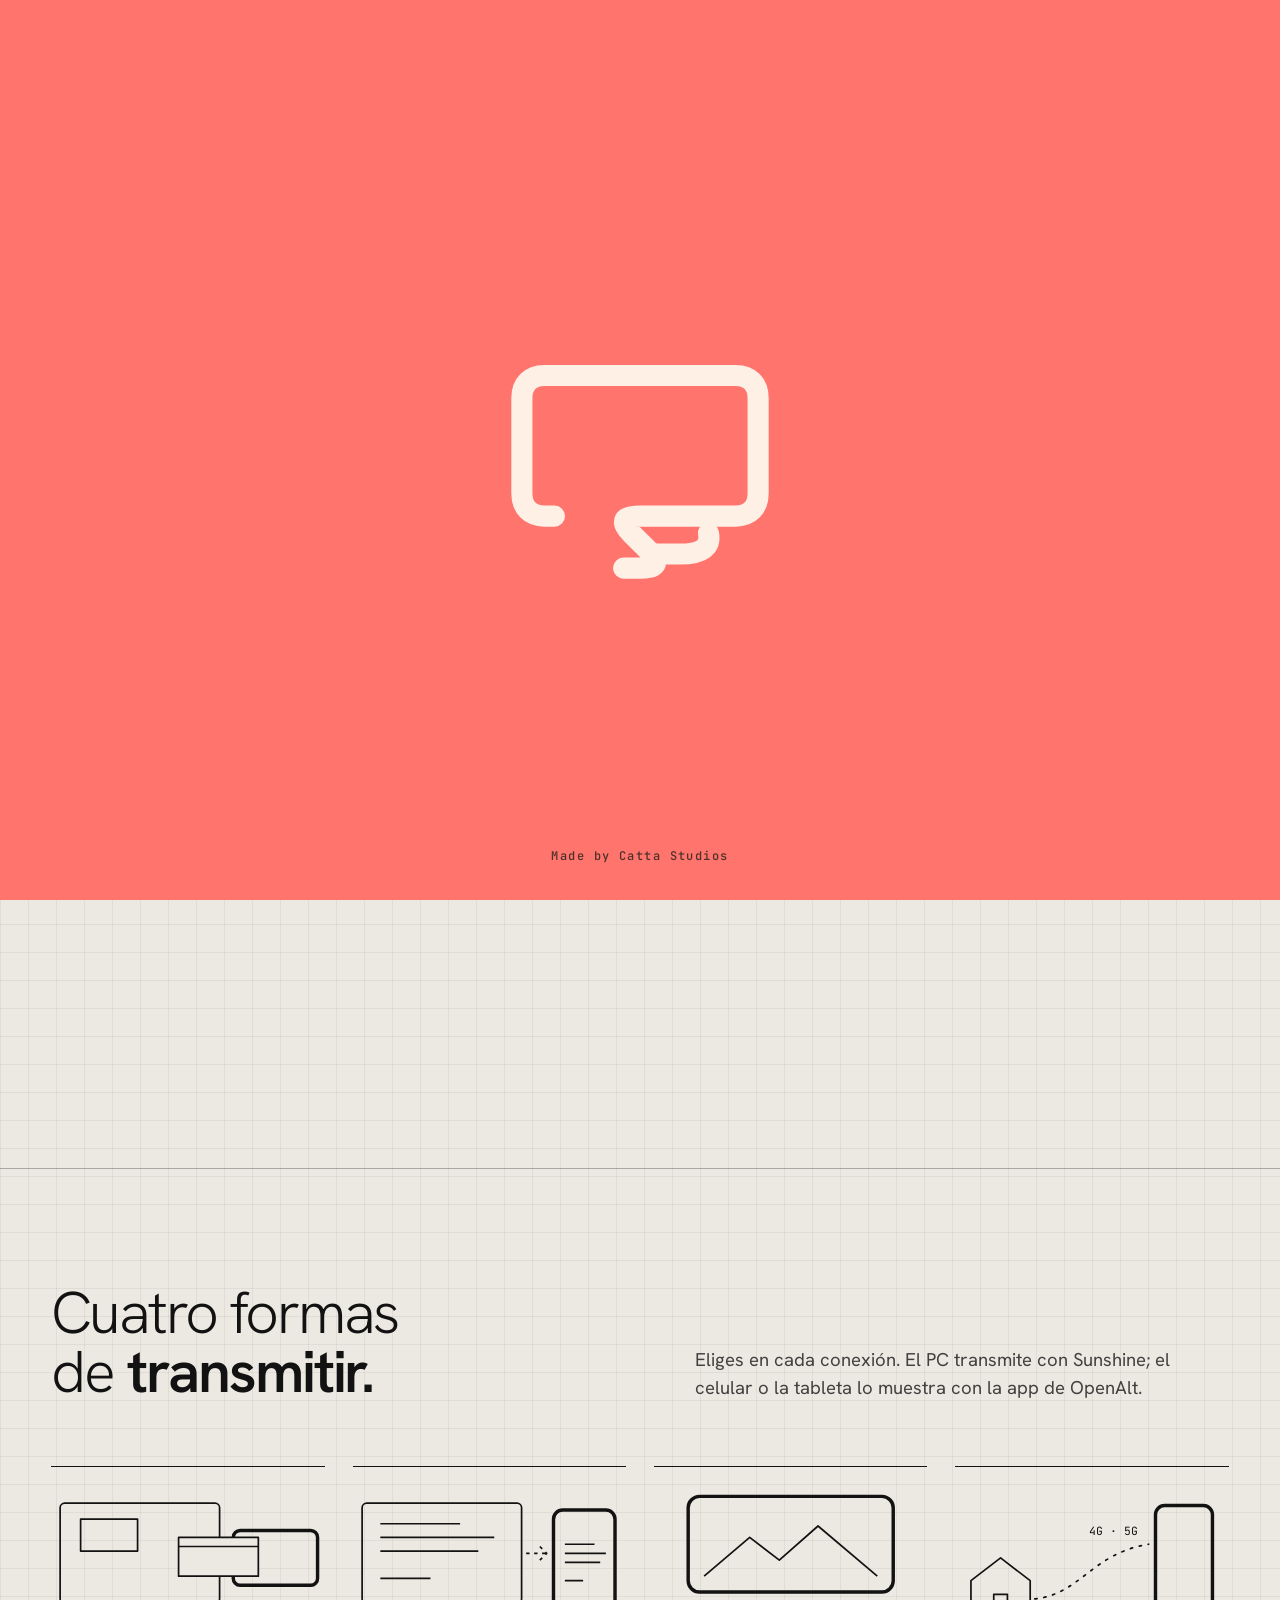
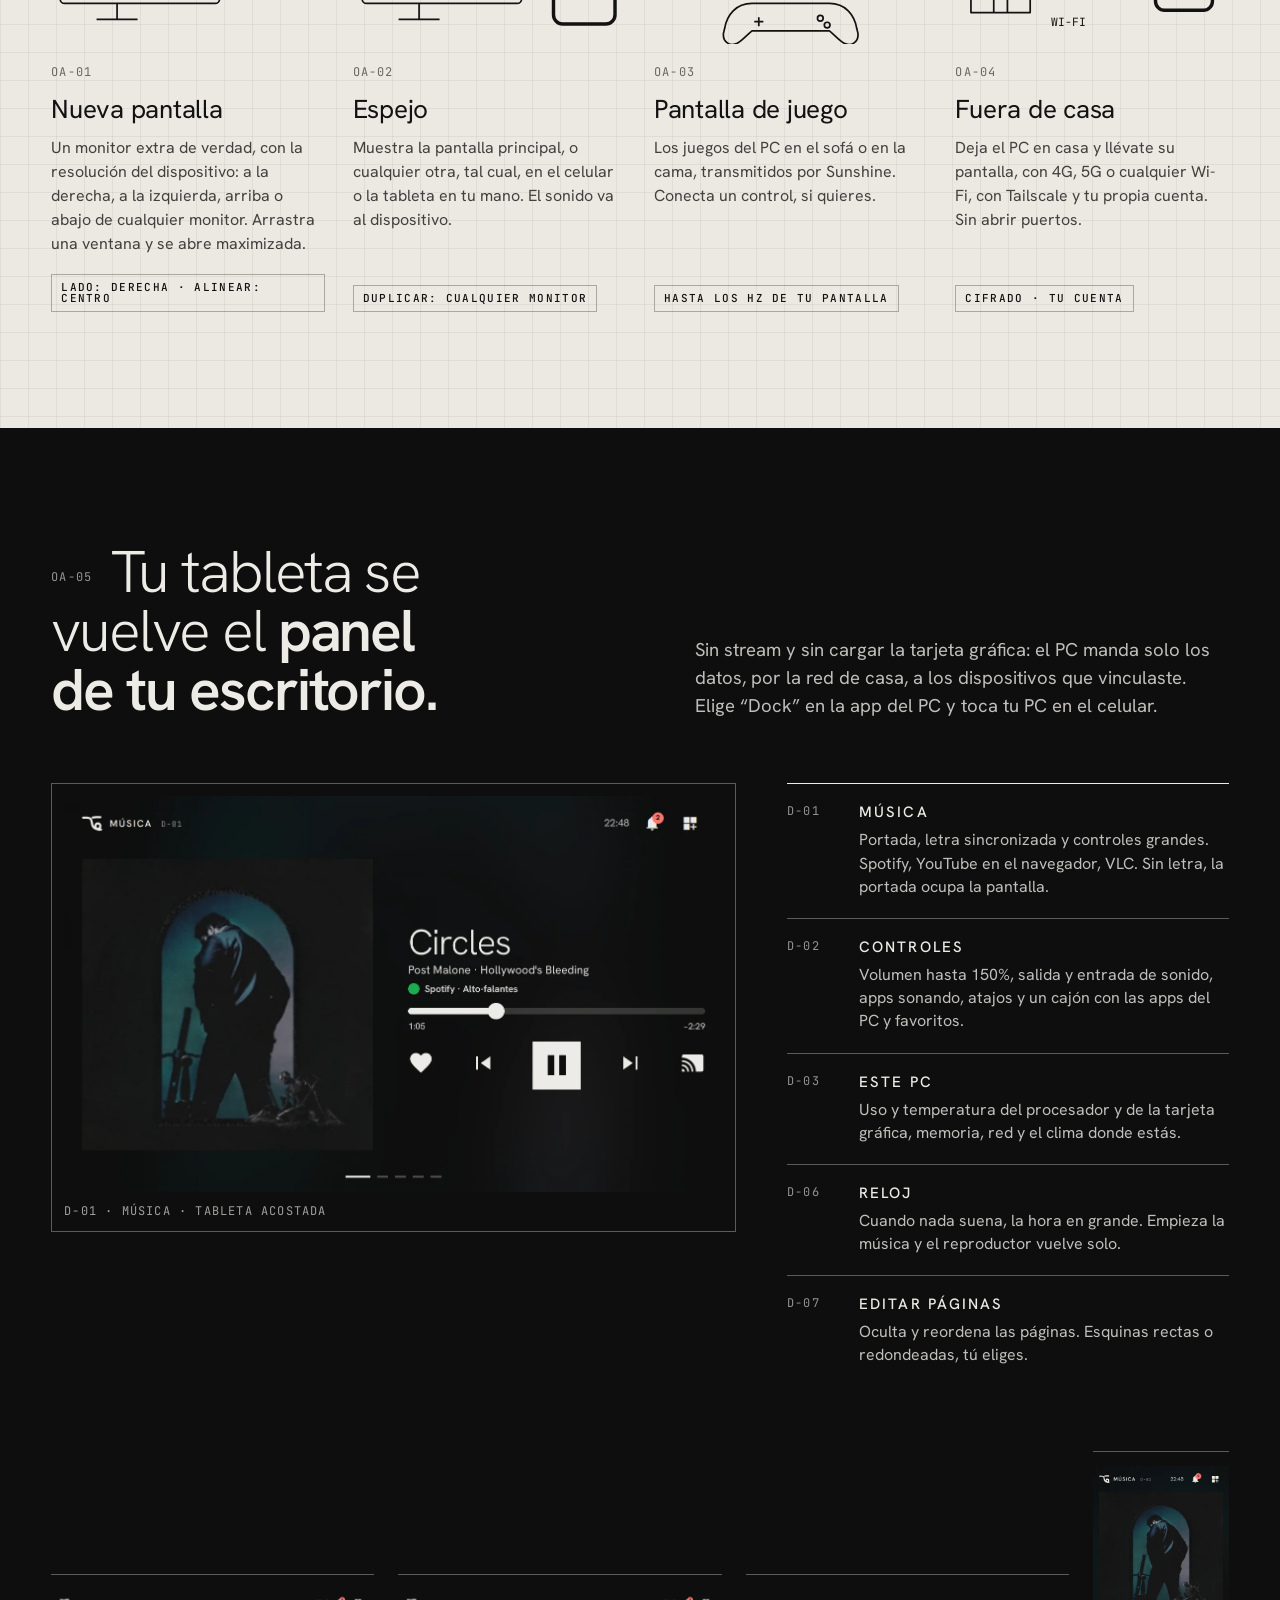
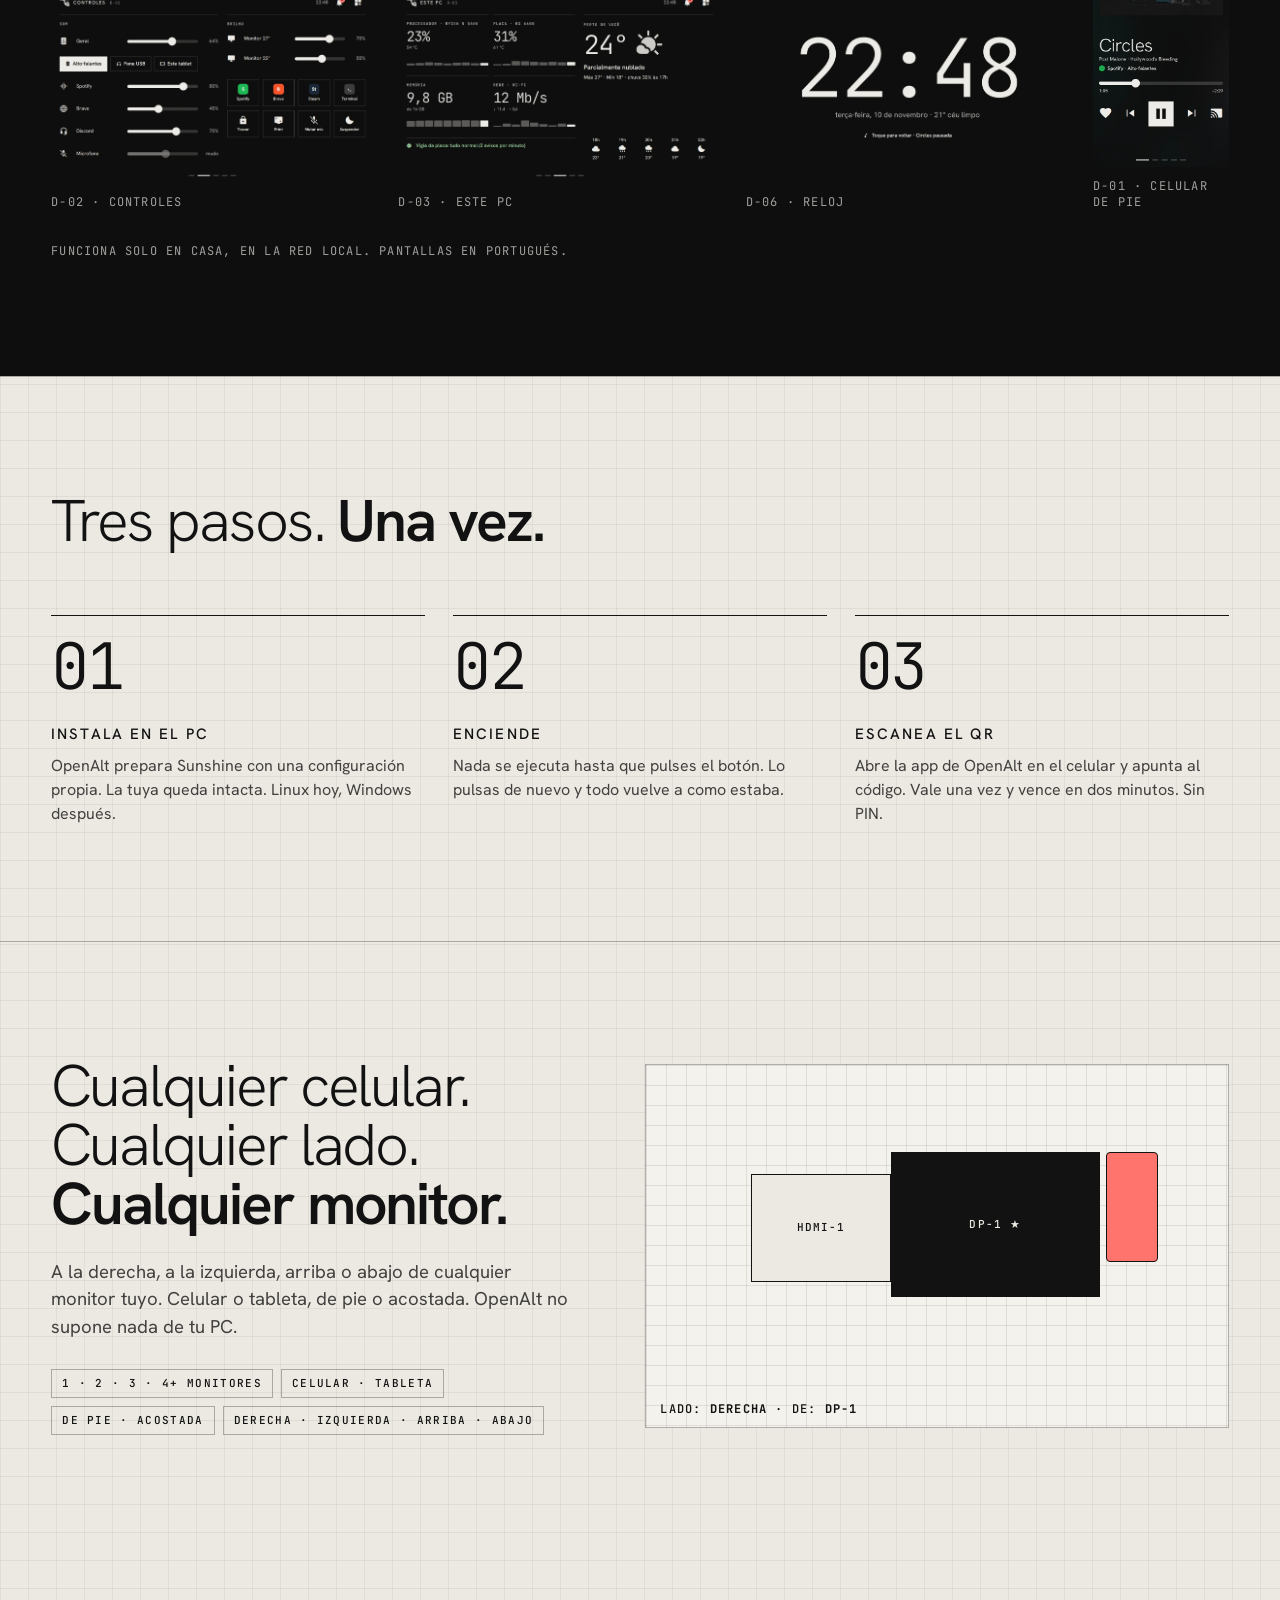
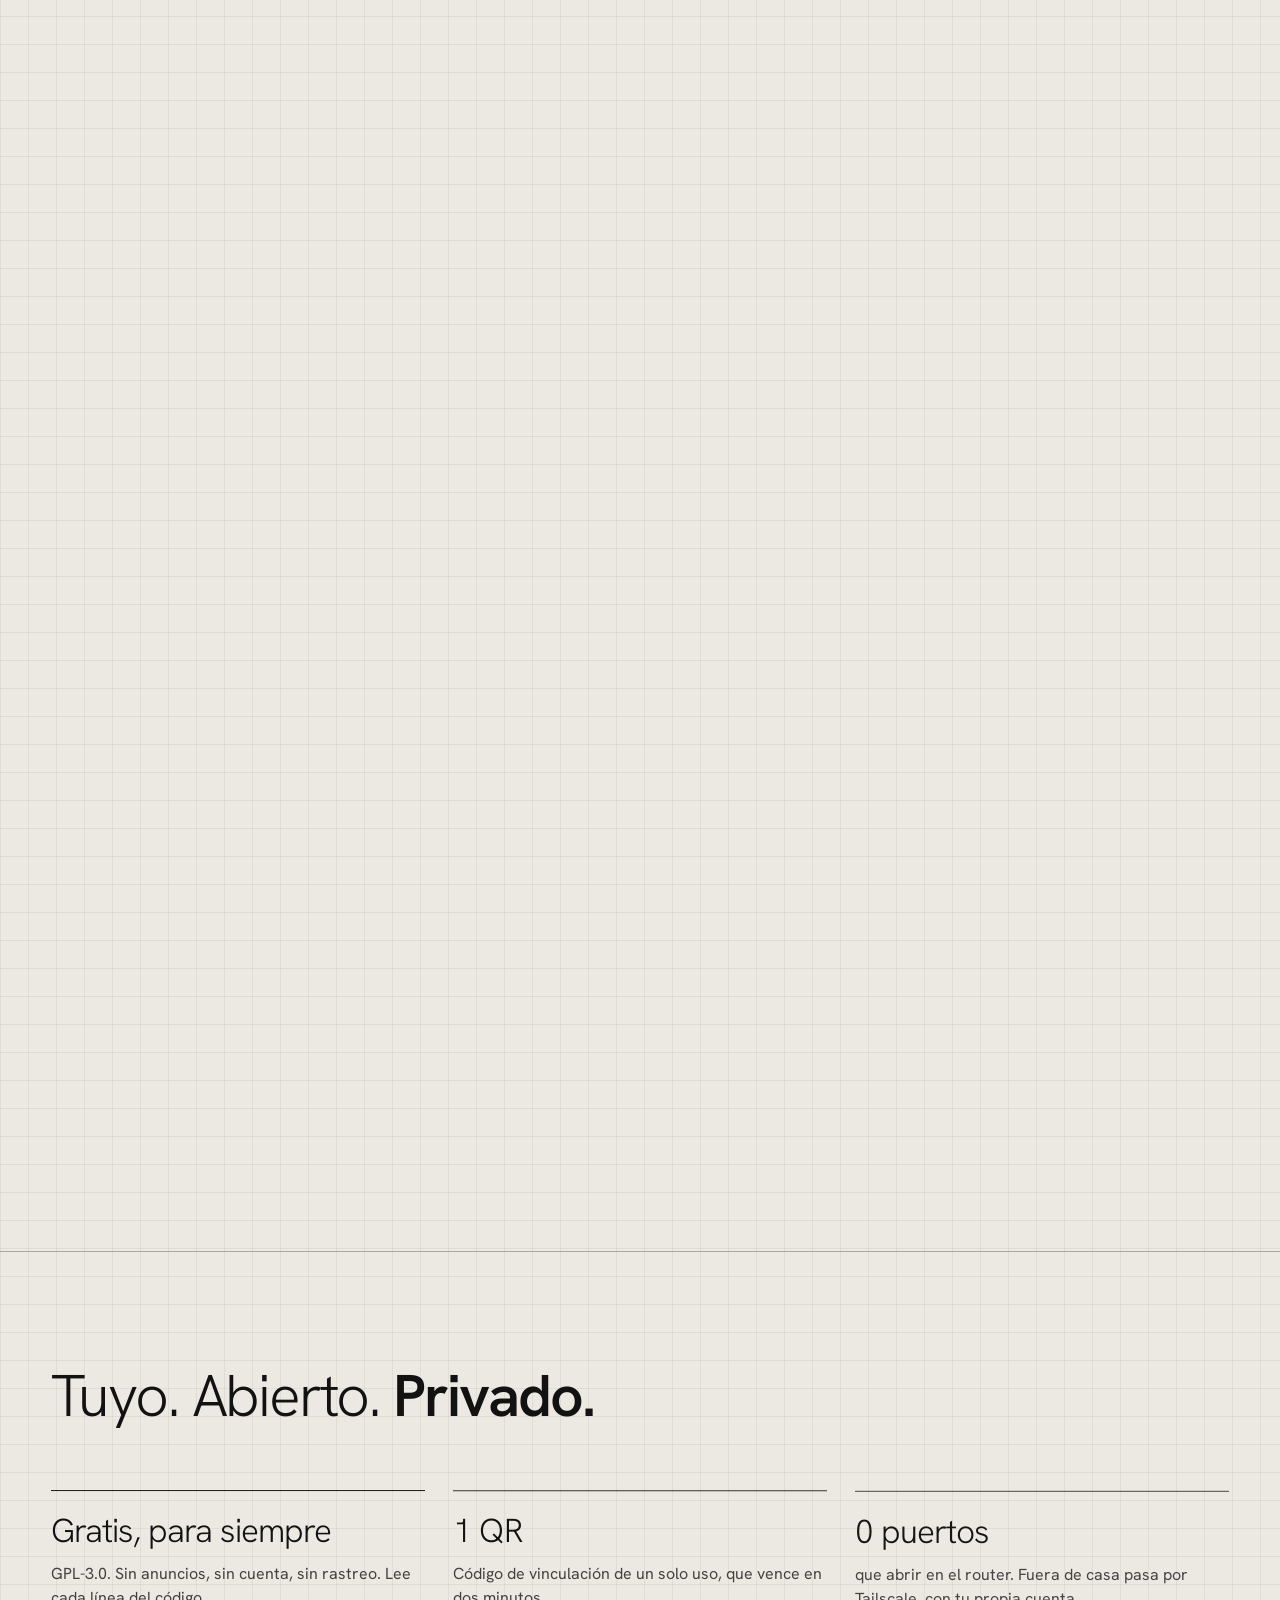
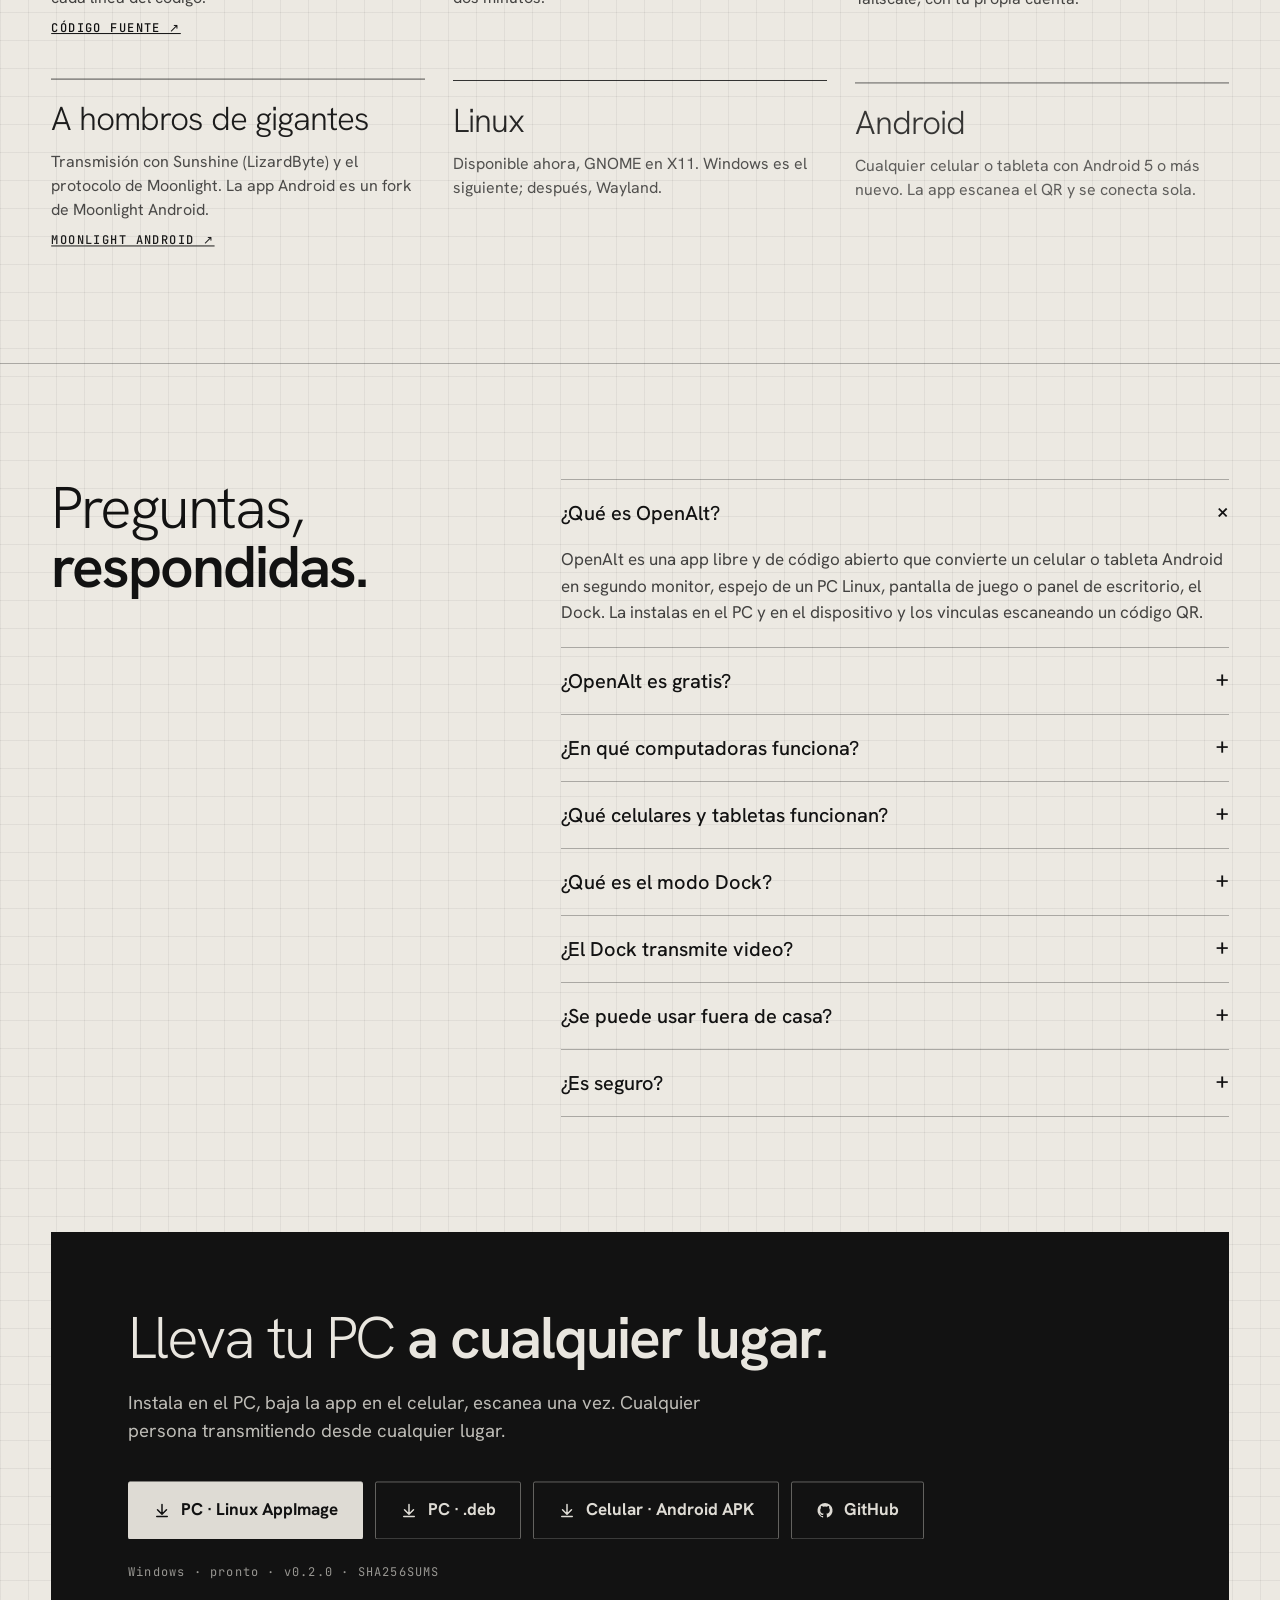
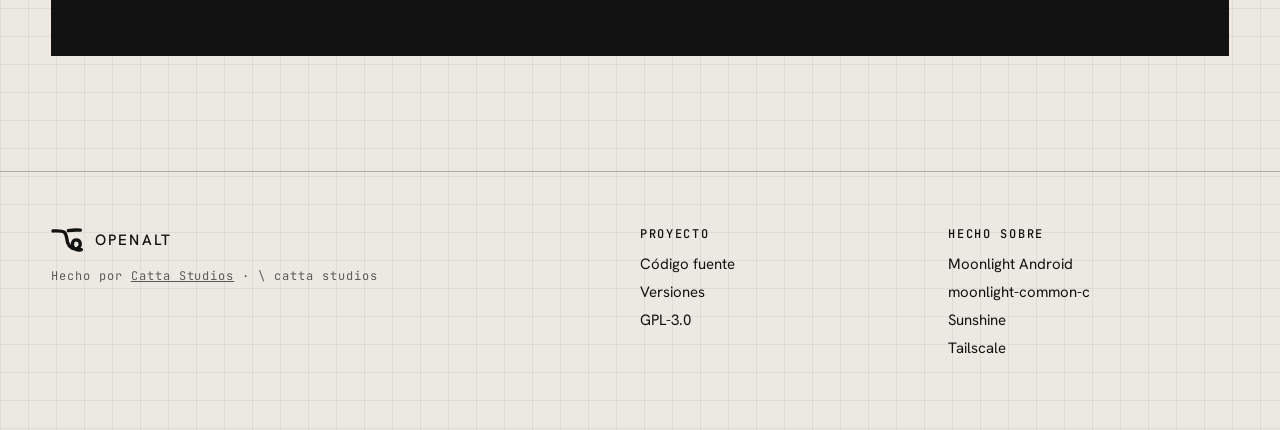
==== site/es/index.html @ 44554aa1 "site: estilo Catálogo (ficha), modo Dock, páginas pt/ e es/, SEO/AEO/GEO - papel quadriculado com a " ====
<!doctype html>
<html lang="es"><head>
  <meta charset="utf-8">
  <meta name="viewport" content="width=device-width, initial-scale=1">
  <!-- Fonte: esta página (inglês). pt/ e es/ são geradas dela por scripts/idiomas.mjs; não edite as cópias. -->
  <title data-i18n="meta.title">OpenAlt — El celular como segundo monitor, espejo o panel de escritorio del PC</title>
  <meta name="description" data-i18n-content="meta.desc" content="App libre y de código abierto que convierte un celular o tableta Android en segundo monitor, espejo del PC Linux, pantalla de juego o panel de escritorio con música, letra y controles. Se vincula con un código QR.">
  <meta name="theme-color" content="#ECE9E2">
  <link rel="canonical" href="https://cattastudios.com.br/openalt-releases/es/">
  <link rel="alternate" hreflang="en" href="https://cattastudios.com.br/openalt-releases/">
  <link rel="alternate" hreflang="pt-BR" href="https://cattastudios.com.br/openalt-releases/pt/">
  <link rel="alternate" hreflang="es" href="https://cattastudios.com.br/openalt-releases/es/">
  <link rel="alternate" hreflang="x-default" href="https://cattastudios.com.br/openalt-releases/">
  <meta property="og:type" content="website">
  <meta property="og:site_name" content="OpenAlt">
  <meta property="og:url" content="https://cattastudios.com.br/openalt-releases/es/">
  <meta property="og:locale" content="es_ES">
  <meta property="og:title" data-i18n-content="og.title" content="OpenAlt — Cualquier persona transmitiendo desde cualquier lugar">
  <meta property="og:description" data-i18n-content="og.desc" content="Tu celular o tableta Android como segundo monitor, espejo, pantalla de juego o panel de escritorio del PC. Libre y de código abierto.">
  <meta property="og:image" content="https://cattastudios.com.br/openalt-releases/img/og.png">
  <meta property="og:image:width" content="1200">
  <meta property="og:image:height" content="630">
  <meta name="twitter:card" content="summary_large_image">
  <link rel="icon" href="../img/icon.svg" type="image/svg+xml">
  <link rel="preload" href="../fonts/hanken-grotesk-wght.ttf" as="font" type="font/ttf" crossorigin="">
  <link rel="stylesheet" href="../css/site.css">
  <link rel="stylesheet" href="../css/intro.css">
  <script type="application/ld+json" id="ld-app">
{
  "@context": "https://schema.org",
  "@type": "SoftwareApplication",
  "name": "OpenAlt",
  "url": "https://cattastudios.com.br/openalt-releases/es/",
  "description": "App libre y de código abierto que convierte un celular o tableta Android en segundo monitor, espejo del PC Linux, pantalla de juego o panel de escritorio con música, letra y controles. Se vincula con un código QR.",
  "inLanguage": "es",
  "applicationCategory": "UtilitiesApplication",
  "operatingSystem": "Linux (GNOME on X11), Android 5+",
  "softwareVersion": "0.2.0",
  "license": "https://www.gnu.org/licenses/gpl-3.0.html",
  "isAccessibleForFree": true,
  "offers": {
    "@type": "Offer",
    "price": "0",
    "priceCurrency": "USD"
  },
  "downloadUrl": "https://github.com/berelels/openalt-releases/releases/tag/v0.2.0",
  "screenshot": "https://cattastudios.com.br/openalt-releases/img/dock/musica.webp",
  "image": "https://cattastudios.com.br/openalt-releases/img/og.png",
  "featureList": [
    "Nueva pantalla: Un monitor más, a cualquier lado de cualquier monitor.",
    "Espejo: Cualquier monitor del PC, tal cual, en tu mano.",
    "Juego: Los juegos del PC en el sofá, con o sin control.",
    "Fuera de casa: Con 4G, 5G o cualquier Wi-Fi, a través de Tailscale.",
    "Dock: Panel de escritorio del PC, sin stream. Música, controles, estado."
  ],
  "author": {
    "@type": "Organization",
    "name": "Catta Studios",
    "url": "https://berelels.github.io"
  },
  "codeRepository": "https://github.com/berelels/openalt-releases"
}
</script>
  <script type="application/ld+json" id="ld-faq">
{
  "@context": "https://schema.org",
  "@type": "FAQPage",
  "inLanguage": "es",
  "mainEntity": [
    {
      "@type": "Question",
      "name": "¿Qué es OpenAlt?",
      "acceptedAnswer": {
        "@type": "Answer",
        "text": "OpenAlt es una app libre y de código abierto que convierte un celular o tableta Android en segundo monitor, espejo de un PC Linux, pantalla de juego o panel de escritorio, el Dock. La instalas en el PC y en el dispositivo y los vinculas escaneando un código QR."
      }
    },
    {
      "@type": "Question",
      "name": "¿OpenAlt es gratis?",
      "acceptedAnswer": {
        "@type": "Answer",
        "text": "Sí. OpenAlt usa la licencia GPL-3.0, sin anuncios, sin cuenta y sin suscripción. Las descargas y el código fuente de cada versión están en GitHub."
      }
    },
    {
      "@type": "Question",
      "name": "¿En qué computadoras funciona?",
      "acceptedAnswer": {
        "@type": "Answer",
        "text": "Hoy, en PC Linux con GNOME en X11: un AppImage para cualquier distribución y un .deb para Ubuntu, Debian, Zorin y Pop!_OS. Windows viene después; luego, Wayland."
      }
    },
    {
      "@type": "Question",
      "name": "¿Qué celulares y tabletas funcionan?",
      "acceptedAnswer": {
        "@type": "Answer",
        "text": "Cualquier celular o tableta con Android 5 o más nuevo, de pie o acostada, a cualquier lado de cualquier monitor."
      }
    },
    {
      "@type": "Question",
      "name": "¿Qué es el modo Dock?",
      "acceptedAnswer": {
        "@type": "Answer",
        "text": "El Dock, nuevo en la versión 0.2.0, convierte el celular o la tableta en un panel de escritorio junto al monitor: música con portada y letra sincronizada, volumen hasta 150% y salidas de sonido, atajos y las apps del PC, temperatura del procesador y de la tarjeta gráfica, el clima y un reloj grande cuando nada suena."
      }
    },
    {
      "@type": "Question",
      "name": "¿El Dock transmite video?",
      "acceptedAnswer": {
        "@type": "Answer",
        "text": "No. El PC manda solo los datos (la canción, el volumen, las temperaturas) por la red de casa, así que no carga la tarjeta gráfica. Funciona solo en la red local y solo con los dispositivos que vinculaste."
      }
    },
    {
      "@type": "Question",
      "name": "¿Se puede usar fuera de casa?",
      "acceptedAnswer": {
        "@type": "Answer",
        "text": "Sí, para duplicar el PC con 4G, 5G o cualquier Wi-Fi, con tu propia cuenta de Tailscale, sin abrir puertos en el router. El Dock funciona solo en casa."
      }
    },
    {
      "@type": "Question",
      "name": "¿Es seguro?",
      "acceptedAnswer": {
        "@type": "Answer",
        "text": "La vinculación usa un código QR de un solo uso que vence en dos minutos, sin PIN. El PC solo acepta los dispositivos que vinculaste, y olvidar un dispositivo corta el stream y el Dock a la vez. Nada sobre ti se envía a ningún lado."
      }
    }
  ]
}
</script>
  <script src="../vendor/gsap.min.js" defer=""></script>
  <script src="../vendor/ScrollTrigger.min.js" defer=""></script>
  <script src="../js/i18n.js" defer=""></script>
  <script src="../js/intro.js" defer=""></script>
  <script src="../js/main.js" defer=""></script>
  <!-- sem JavaScript, sem abertura: a página aparece direto -->
  <noscript><style>.intro { display: none; } body.intro-on { overflow: auto; }</style></noscript>
</head>
<body class="intro-on">
<!-- a abertura dos apps (js/intro.js, cópia de desktop/src/renderer/intro.ts); aqui não dá para pular -->
<div class="intro boot" id="intro" aria-hidden="true"></div>
<a class="skip" href="#main" data-i18n="skip">Saltar al contenido</a>

<svg width="0" height="0" style="position:absolute" aria-hidden="true">
  <defs>
    <symbol id="i-logo" viewBox="64 120 380 300" fill="none" stroke="currentColor" stroke-width="40" stroke-linecap="round" stroke-linejoin="round"><path d="M86 156c62-2 108-6 136 16 30 24 26 80 40 124 18 56 78 92 126 64 40-24 30-90-14-96-50-8-72 52-40 92 22 28 62 34 92 24"></path><path d="M270 152c50-8 96-10 144-6"></path></symbol>
    <symbol id="i-down" viewBox="0 0 24 24" fill="none" stroke="currentColor" stroke-width="2" stroke-linecap="round" stroke-linejoin="round"><path d="M12 4v12M6 11l6 6 6-6M5 20h14"></path></symbol>
    <symbol id="i-gh" viewBox="0 0 24 24" fill="currentColor"><path d="M12 2a10 10 0 0 0-3.16 19.49c.5.09.68-.22.68-.48v-1.7c-2.78.6-3.37-1.34-3.37-1.34-.45-1.16-1.11-1.47-1.11-1.47-.91-.62.07-.61.07-.61 1 .07 1.53 1.03 1.53 1.03.9 1.53 2.35 1.09 2.92.83.09-.65.35-1.09.64-1.34-2.22-.25-4.56-1.11-4.56-4.94 0-1.09.39-1.98 1.03-2.68-.1-.25-.45-1.27.1-2.65 0 0 .84-.27 2.75 1.02a9.5 9.5 0 0 1 5 0c1.91-1.29 2.75-1.02 2.75-1.02.55 1.38.2 2.4.1 2.65.64.7 1.03 1.59 1.03 2.68 0 3.84-2.34 4.69-4.57 4.93.36.31.68.92.68 1.86v2.76c0 .27.18.58.69.48A10 10 0 0 0 12 2z"></path></symbol>
    <symbol id="i-plus" viewBox="0 0 24 24" fill="none" stroke="currentColor" stroke-width="1.8" stroke-linecap="round"><path d="M12 5v14M5 12h14"></path></symbol>
  </defs>
</svg>

<header class="nav" id="nav">
  <div class="wrap bar">
    <a class="brand" href="#top" aria-label="OpenAlt"><svg aria-hidden="true"><use href="#i-logo"></use></svg><b>OPENALT</b><span class="code">OA-00</span></a>
    <nav class="links" aria-label="Secciones" data-i18n-aria="nav.label">
      <a href="#modes" data-i18n="nav.modes">Modos</a><a href="#dock" data-i18n="nav.dock">Dock</a><a href="#how" data-i18n="nav.how">Cómo funciona</a><a href="#faq" data-i18n="nav.faq">Preguntas</a>
    </nav>
    <div class="lang" role="group" aria-label="Idioma" data-i18n-aria="lang.label">
      <a data-lang-link="en" href="../" hreflang="en">EN</a><a data-lang-link="pt" href="../pt/" hreflang="pt-BR">PT</a><a data-lang-link="es" href="./" hreflang="es" aria-current="true">ES</a>
    </div>
    <a class="btn fill small" href="#download"><svg aria-hidden="true"><use href="#i-down"></use></svg><span data-i18n="nav.download">Descargar</span></a>
  </div>
</header>

<main id="main">
<!-- ── herói: a ficha do catálogo ───────────────────────── -->
<section class="hero" id="top">
  <div class="wrap hero-grid">
    <div class="hero-text">
      <h1 class="h1" data-i18n="hero.title" data-split="">Cualquier persona transmitiendo <b>desde cualquier lugar.</b></h1>
      <p class="lede" data-i18n="hero.lede">Tu celular o tableta Android se vuelve segundo monitor, espejo del PC, pantalla de juego y, nuevo en la 0.2.0, un panel de escritorio con tu música, el volumen y el estado del PC. Se vincula con un código QR.</p>
      <div class="ctas">
        <a class="btn fill lg" href="#download"><svg aria-hidden="true"><use href="#i-down"></use></svg><span data-i18n="hero.cta">Descargar para Linux</span></a>
        <a class="btn lg" href="#dock" data-i18n="hero.cta2">Conocer el Dock</a>
        <p class="tagline" data-i18n="hero.tag">v0.2.0 · GPL-3.0<br>gratis, sin cuenta</p>
      </div>
    </div>
    <!-- a mesa: monitor e tablet no suporte, lado a lado, com as cotas do catálogo -->
    <svg class="desk" viewBox="0 0 640 480" role="img" aria-labelledby="deskDesc">
      <desc id="deskDesc" data-i18n="hero.art">Un monitor y, a su lado en el mismo escritorio, una tableta en un soporte con el Dock de OpenAlt reproduciendo Circles, de Post Malone.</desc>
      <g class="ink" fill="none" stroke="currentColor" stroke-width="2" stroke-linejoin="round">
        <rect class="draw" x="8" y="70" width="344" height="214" rx="8" fill="var(--sheet)"></rect>
        <rect class="draw" x="30" y="92" width="168" height="110" fill="var(--bone)" stroke-width="1.5"></rect>
        <path class="draw" d="M30 108h168" stroke-width="1.5"></path>
        <rect class="draw" x="150" y="140" width="178" height="118" fill="var(--bone)" stroke-width="1.5"></rect>
        <path class="draw" d="M150 156h178" stroke-width="1.5"></path>
        <path class="draw" d="M164 284v118M196 284v118M118 420v-14h124v14"></path>
        <path class="draw desk-line" d="M0 420h640" stroke-width="1.5"></path>
        <path class="draw" d="M476 398l-18 22M532 398l18 22" stroke-width="2"></path>
      </g>
      <g class="tablet">
        <rect x="374" y="234" width="262" height="164" rx="14" fill="#121212"></rect>
        <image href="../img/dock/musica.webp" x="384" y="244" width="242" height="145.2" preserveAspectRatio="xMidYMid slice"></image>
      </g>
      <g class="dims" fill="currentColor" stroke="currentColor">
        <path d="M8 46h44" stroke-width="1"></path><text x="60" y="50" stroke="none" data-i18n="dim.monitor">Monitor · DP-1</text>
        <path d="M636 210h-36" stroke-width="1"></path><text x="592" y="214" text-anchor="end" stroke="none" data-i18n="dim.tablet">D-01 · Música</text>
        <path d="M8 444v12M8 450h628M636 444v12" stroke-width="1" fill="none"></path><text x="322" y="474" text-anchor="middle" stroke="none" data-i18n="dim.desk">Mismo escritorio · red de casa</text>
      </g>
    </svg>
  </div>

  <!-- índice do catálogo: os cinco modos -->
  <ol class="wrap index" aria-label="Catálogo" data-i18n-aria="idx.label">
    <li><a href="#m1"><span class="code">OA-01</span><h2 data-i18n="i1.t">Nueva pantalla</h2><p data-i18n="i1.p">Un monitor más, a cualquier lado de cualquier monitor.</p></a></li>
    <li><a href="#m2"><span class="code">OA-02</span><h2 data-i18n="i2.t">Espejo</h2><p data-i18n="i2.p">Cualquier monitor del PC, tal cual, en tu mano.</p></a></li>
    <li><a href="#m3"><span class="code">OA-03</span><h2 data-i18n="i3.t">Juego</h2><p data-i18n="i3.p">Los juegos del PC en el sofá, con o sin control.</p></a></li>
    <li><a href="#m4"><span class="code">OA-04</span><h2 data-i18n="i4.t">Fuera de casa</h2><p data-i18n="i4.p">Con 4G, 5G o cualquier Wi-Fi, a través de Tailscale.</p></a></li>
    <li class="is-new"><a href="#dock"><span class="code">OA-05 <span class="new" data-i18n="new">Nuevo</span></span><h2 data-i18n="i5.t">Dock</h2><p data-i18n="i5.p">Panel de escritorio del PC, sin stream. Música, controles, estado.</p></a></li>
  </ol>
</section>

<!-- ── os quatro modos com stream ──────────────────────── -->
<section class="sec modes" id="modes" aria-labelledby="modesTitle">
  <div class="wrap">
    <header class="sec-head">
      <h2 class="h2" id="modesTitle" data-i18n="modes.title">Cuatro formas de <b>transmitir.</b></h2>
      <p class="lede" data-i18n="modes.lede">Eliges en cada conexión. El PC transmite con Sunshine; el celular o la tableta lo muestra con la app de OpenAlt.</p>
    </header>
    <div class="entries">
      <article class="entry" id="m1">
        <svg class="art" viewBox="0 0 240 140" aria-hidden="true"><g fill="none" stroke="currentColor" stroke-width="1.5" stroke-linejoin="round">
          <rect x="8" y="16" width="140" height="88" rx="4"></rect><path d="M58 104v14M40 118h36"></path>
          <rect x="160" y="40" width="74" height="48" rx="6" stroke-width="3"></rect>
          <rect x="112" y="46" width="70" height="34" fill="var(--bone)"></rect><path d="M112 54h70"></path>
          <path d="M26 30h50v28H26z"></path></g></svg>
        <span class="code">OA-01</span><h3 data-i18n="p1.title">Nueva pantalla</h3>
        <p data-i18n="p1.text">Un monitor extra de verdad, con la resolución del dispositivo: a la derecha, a la izquierda, arriba o abajo de cualquier monitor. Arrastra una ventana y se abre maximizada.</p>
        <span class="tag" data-i18n="p1.tag">lado: derecha · alinear: centro</span>
      </article>
      <article class="entry" id="m2">
        <svg class="art" viewBox="0 0 240 140" aria-hidden="true"><g fill="none" stroke="currentColor" stroke-width="1.5" stroke-linejoin="round">
          <rect x="8" y="16" width="140" height="88" rx="4"></rect><path d="M58 104v14M40 118h36"></path>
          <path d="M24 34h70M24 46h100M24 58h86M24 82h44"></path>
          <rect x="176" y="22" width="54" height="100" rx="8" stroke-width="3"></rect>
          <path d="M186 52h26M186 60h36M186 68h31M186 84h16"></path>
          <path d="M152 60h18M164 54l6 6-6 6" stroke-dasharray="3 4"></path></g></svg>
        <span class="code">OA-02</span><h3 data-i18n="p2.title">Espejo</h3>
        <p data-i18n="p2.text">Muestra la pantalla principal, o cualquier otra, tal cual, en el celular o la tableta en tu mano. El sonido va al dispositivo.</p>
        <span class="tag" data-i18n="p2.tag">duplicar: cualquier monitor</span>
      </article>
      <article class="entry" id="m3">
        <svg class="art" viewBox="0 0 240 140" aria-hidden="true"><g fill="none" stroke="currentColor" stroke-width="1.5" stroke-linejoin="round">
          <rect x="30" y="10" width="180" height="84" rx="10" stroke-width="3"></rect>
          <path d="M44 80l40-34 26 20 34-30 52 44"></path>
          <path d="M86 104h68c14 0 22 10 24 22l1 4c1 8-6 12-12 9-5-3-9-8-13-11H86c-4 3-8 8-13 11-6 3-13-1-12-9l1-4c2-12 10-22 24-22z"></path>
          <path d="M92 116v8M88 120h8"></path><circle cx="146" cy="117" r="2.5"></circle><circle cx="152" cy="123" r="2.5"></circle></g></svg>
        <span class="code">OA-03</span><h3 data-i18n="p3.title">Pantalla de juego</h3>
        <p data-i18n="p3.text">Los juegos del PC en el sofá o en la cama, transmitidos por Sunshine. Conecta un control, si quieres.</p>
        <span class="tag" data-i18n="p3.tag">hasta los Hz de tu pantalla</span>
      </article>
      <article class="entry" id="m4">
        <svg class="art" viewBox="0 0 240 140" aria-hidden="true"><g fill="none" stroke="currentColor" stroke-width="1.5" stroke-linejoin="round">
          <path d="M14 112V84l26-20 26 20v28z"></path><path d="M34 112V96h12v16"></path>
          <path d="M70 100C110 96 120 60 170 52" stroke-dasharray="2 6" stroke-linecap="round"></path>
          <rect x="176" y="18" width="50" height="92" rx="8" stroke-width="3"></rect>
          <text x="84" y="124" font-size="10" stroke="none" fill="currentColor" font-family="var(--mono)">WI-FI</text>
          <text x="118" y="44" font-size="10" stroke="none" fill="currentColor" font-family="var(--mono)">4G · 5G</text></g></svg>
        <span class="code">OA-04</span><h3 data-i18n="p4.title">Fuera de casa</h3>
        <p data-i18n="p4.text">Deja el PC en casa y llévate su pantalla, con 4G, 5G o cualquier Wi-Fi, con Tailscale y tu propia cuenta. Sin abrir puertos.</p>
        <span class="tag" data-i18n="p4.tag">cifrado · tu cuenta</span>
      </article>
    </div>
  </div>
</section>

<!-- ── o Dock: a página vira noite ─────────────────────── -->
<section class="sec night dock" id="dock" aria-labelledby="dockTitle">
  <div class="wrap">
    <header class="sec-head">
      <h2 class="h2" id="dockTitle"><span class="code">OA-05</span> <span data-i18n="dock.title">Tu tableta se vuelve el <b>panel de tu escritorio.</b></span></h2>
      <p class="lede" data-i18n="dock.lede">Sin stream y sin cargar la tarjeta gráfica: el PC manda solo los datos, por la red de casa, a los dispositivos que vinculaste. Elige “Dock” en la app del PC y toca tu PC en el celular.</p>
    </header>
    <div class="spread">
      <figure class="shot">
        <img src="../img/dock/musica.webp" width="1333" height="800" alt="La página Música del Dock: la portada de Hollywood’s Bleeding, Circles de Post Malone, la barra de tiempo y los controles grandes." data-i18n-alt="dock.alt">
        <figcaption data-i18n="dock.fig">D-01 · Música · tableta acostada</figcaption>
      </figure>
      <ol class="pages">
        <li><span class="code">D-01</span><h3 data-i18n="d1.t">Música</h3><p data-i18n="d1.p">Portada, letra sincronizada y controles grandes. Spotify, YouTube en el navegador, VLC. Sin letra, la portada ocupa la pantalla.</p></li>
        <li><span class="code">D-02</span><h3 data-i18n="d2.t">Controles</h3><p data-i18n="d2.p">Volumen hasta 150%, salida y entrada de sonido, apps sonando, atajos y un cajón con las apps del PC y favoritos.</p></li>
        <li><span class="code">D-03</span><h3 data-i18n="d3.t">Este PC</h3><p data-i18n="d3.p">Uso y temperatura del procesador y de la tarjeta gráfica, memoria, red y el clima donde estás.</p></li>
        <li><span class="code">D-06</span><h3 data-i18n="d6.t">Reloj</h3><p data-i18n="d6.p">Cuando nada suena, la hora en grande. Empieza la música y el reproductor vuelve solo.</p></li>
        <li><span class="code">D-07</span><h3 data-i18n="d7.t">Editar páginas</h3><p data-i18n="d7.p">Oculta y reordena las páginas. Esquinas rectas o redondeadas, tú eliges.</p></li>
      </ol>
    </div>
    <div class="strip">
      <figure><img src="../img/dock/controles.webp" width="1333" height="800" loading="lazy" alt="D-02 · Controles" data-i18n-alt="dock.s2"><figcaption data-i18n="dock.s2">D-02 · Controles</figcaption></figure>
      <figure><img src="../img/dock/este-pc.webp" width="1333" height="800" loading="lazy" alt="D-03 · Este PC" data-i18n-alt="dock.s3"><figcaption data-i18n="dock.s3">D-03 · Este PC</figcaption></figure>
      <figure><img src="../img/dock/relogio.webp" width="1333" height="800" loading="lazy" alt="D-06 · Reloj" data-i18n-alt="dock.s6"><figcaption data-i18n="dock.s6">D-06 · Reloj</figcaption></figure>
      <figure class="phone"><img src="../img/dock/musica-celular.webp" width="412" height="915" loading="lazy" alt="D-01 · celular de pie" data-i18n-alt="dock.sp"><figcaption data-i18n="dock.sp">D-01 · celular de pie</figcaption></figure>
    </div>
    <p class="note" data-i18n="dock.note">Funciona solo en casa, en la red local. Pantallas en portugués.</p>
  </div>
</section>

<!-- ── como funciona ─────────────────────────────────── -->
<section class="sec how" id="how" aria-labelledby="howTitle">
  <div class="wrap">
    <header class="sec-head"><h2 class="h2" id="howTitle" data-i18n="how.title">Tres pasos. <b>Una vez.</b></h2></header>
    <ol class="steps">
      <li><span class="n">01</span><h3 data-i18n="s1.title">Instala en el PC</h3><p data-i18n="s1.text">OpenAlt prepara Sunshine con una configuración propia. La tuya queda intacta. Linux hoy, Windows después.</p></li>
      <li><span class="n">02</span><h3 data-i18n="s2.title">Enciende</h3><p data-i18n="s2.text">Nada se ejecuta hasta que pulses el botón. Lo pulsas de nuevo y todo vuelve a como estaba.</p></li>
      <li><span class="n">03</span><h3 data-i18n="s3.title">Escanea el QR</h3><p data-i18n="s3.text">Abre la app de OpenAlt en el celular y apunta al código. Vale una vez y vence en dos minutos. Sin PIN.</p></li>
    </ol>
  </div>
</section>

<!-- ── qualquer lado ─────────────────────────────────── -->
<section class="sec sides" id="sides" aria-labelledby="sidesTitle">
  <div class="wrap grid2">
    <div>
      <h2 class="h2" id="sidesTitle" data-i18n="sides.title">Cualquier celular. Cualquier lado. <b>Cualquier monitor.</b></h2>
      <p class="lede" data-i18n="sides.lede">A la derecha, a la izquierda, arriba o abajo de cualquier monitor tuyo. Celular o tableta, de pie o acostada. OpenAlt no supone nada de tu PC.</p>
      <ul class="chips"><li data-i18n="chip1">1 · 2 · 3 · 4+ monitores</li><li data-i18n="chip2">celular · tableta</li><li data-i18n="chip3">de pie · acostada</li><li data-i18n="chip4">derecha · izquierda · arriba · abajo</li></ul>
    </div>
    <div class="plan" id="plan" aria-hidden="true">
      <div class="mon" style="left:18%;top:30%;width:24%;height:30%">HDMI-1</div>
      <div class="mon primary" style="left:42%;top:24%;width:36%;height:40%">DP-1 ★</div>
      <div class="dev" id="planDev"></div>
      <p class="readout"><span data-i18n="plan.side">lado</span>: <b id="planSide">right</b> · <span data-i18n="plan.of">de</span>: <b id="planOf">DP-1</b></p>
    </div>
  </div>
</section>

<!-- ── aberto e privado ─────────────────────────────── -->
<section class="sec open" id="open" aria-labelledby="openTitle">
  <div class="wrap">
    <header class="sec-head"><h2 class="h2" id="openTitle" data-i18n="open.title">Tuyo. Abierto. <b>Privado.</b></h2></header>
    <ul class="facts">
      <li><b data-i18n="c1.b">Gratis, para siempre</b><p data-i18n="c1.p">GPL-3.0. Sin anuncios, sin cuenta, sin rastreo. Lee cada línea del código.</p><a href="https://github.com/berelels/openalt-releases#source-code" data-i18n="c1.a">Código fuente ↗</a></li>
      <li><b data-i18n="c2.b">1 QR</b><p data-i18n="c2.p">Código de vinculación de un solo uso, que vence en dos minutos.</p></li>
      <li><b data-i18n="c3.b">0 puertos</b><p data-i18n="c3.p">que abrir en el router. Fuera de casa pasa por Tailscale, con tu propia cuenta.</p></li>
      <li><b data-i18n="c4.b">A hombros de gigantes</b><p data-i18n="c4.p">Transmisión con Sunshine (LizardByte) y el protocolo de Moonlight. La app Android es un fork de Moonlight Android.</p><a href="https://github.com/moonlight-stream/moonlight-android">Moonlight Android ↗</a></li>
      <li><b data-i18n="c5.b">Linux</b><p data-i18n="c5.p">Disponible ahora, GNOME en X11. Windows es el siguiente; después, Wayland.</p></li>
      <li><b data-i18n="c6.b">Android</b><p data-i18n="c6.p">Cualquier celular o tableta con Android 5 o más nuevo. La app escanea el QR y se conecta sola.</p></li>
    </ul>
  </div>
</section>

<!-- ── perguntas (as mesmas do JSON-LD FAQPage) ─────── -->
<section class="sec faq" id="faq" aria-labelledby="faqTitle">
  <div class="wrap grid2">
    <header class="sec-head"><h2 class="h2" id="faqTitle" data-i18n="faq.title">Preguntas, <b>respondidas.</b></h2></header>
    <div class="qa">
      <details open=""><summary data-i18n="q1">¿Qué es OpenAlt?</summary><p data-i18n="a1">OpenAlt es una app libre y de código abierto que convierte un celular o tableta Android en segundo monitor, espejo de un PC Linux, pantalla de juego o panel de escritorio, el Dock. La instalas en el PC y en el dispositivo y los vinculas escaneando un código QR.</p></details>
      <details><summary data-i18n="q2">¿OpenAlt es gratis?</summary><p data-i18n="a2">Sí. OpenAlt usa la licencia GPL-3.0, sin anuncios, sin cuenta y sin suscripción. Las descargas y el código fuente de cada versión están en GitHub.</p></details>
      <details><summary data-i18n="q3">¿En qué computadoras funciona?</summary><p data-i18n="a3">Hoy, en PC Linux con GNOME en X11: un AppImage para cualquier distribución y un .deb para Ubuntu, Debian, Zorin y Pop!_OS. Windows viene después; luego, Wayland.</p></details>
      <details><summary data-i18n="q4">¿Qué celulares y tabletas funcionan?</summary><p data-i18n="a4">Cualquier celular o tableta con Android 5 o más nuevo, de pie o acostada, a cualquier lado de cualquier monitor.</p></details>
      <details><summary data-i18n="q5">¿Qué es el modo Dock?</summary><p data-i18n="a5">El Dock, nuevo en la versión 0.2.0, convierte el celular o la tableta en un panel de escritorio junto al monitor: música con portada y letra sincronizada, volumen hasta 150% y salidas de sonido, atajos y las apps del PC, temperatura del procesador y de la tarjeta gráfica, el clima y un reloj grande cuando nada suena.</p></details>
      <details><summary data-i18n="q6">¿El Dock transmite video?</summary><p data-i18n="a6">No. El PC manda solo los datos (la canción, el volumen, las temperaturas) por la red de casa, así que no carga la tarjeta gráfica. Funciona solo en la red local y solo con los dispositivos que vinculaste.</p></details>
      <details><summary data-i18n="q7">¿Se puede usar fuera de casa?</summary><p data-i18n="a7">Sí, para duplicar el PC con 4G, 5G o cualquier Wi-Fi, con tu propia cuenta de Tailscale, sin abrir puertos en el router. El Dock funciona solo en casa.</p></details>
      <details><summary data-i18n="q8">¿Es seguro?</summary><p data-i18n="a8">La vinculación usa un código QR de un solo uso que vence en dos minutos, sin PIN. El PC solo acepta los dispositivos que vinculaste, y olvidar un dispositivo corta el stream y el Dock a la vez. Nada sobre ti se envía a ningún lado.</p></details>
    </div>
  </div>
</section>

<!-- ── baixar ─────────────────────────────────────────── -->
<section class="sec download" id="download" aria-labelledby="dlTitle">
  <div class="wrap">
    <div class="dl">
      <h2 class="h2" id="dlTitle" data-i18n="dl.title">Lleva tu PC <b>a cualquier lugar.</b></h2>
      <p class="lede" data-i18n="dl.lede">Instala en el PC, baja la app en el celular, escanea una vez. Cualquier persona transmitiendo desde cualquier lugar.</p>
      <div class="plat">
        <a class="btn inv lg" href="https://github.com/berelels/openalt-releases/releases/download/v0.2.0/openalt-0.2.0-x86_64.AppImage"><svg aria-hidden="true"><use href="#i-down"></use></svg><span data-i18n="dl.linux">PC · Linux AppImage</span></a>
        <a class="btn lg" href="https://github.com/berelels/openalt-releases/releases/download/v0.2.0/openalt-0.2.0-amd64.deb"><svg aria-hidden="true"><use href="#i-down"></use></svg><span data-i18n="dl.deb">PC · .deb</span></a>
        <a class="btn lg" href="https://github.com/berelels/openalt-releases/releases/download/v0.2.0/openalt-0.2.0.apk"><svg aria-hidden="true"><use href="#i-down"></use></svg><span data-i18n="dl.android">Celular · Android APK</span></a>
        <a class="btn lg" href="https://github.com/berelels/openalt-releases"><svg aria-hidden="true"><use href="#i-gh"></use></svg>GitHub</a>
      </div>
      <p class="tagline"><span data-i18n="dl.windows">Windows · pronto</span> · v0.2.0 · SHA256SUMS</p>
    </div>
  </div>
</section>
</main>

<footer class="foot">
  <div class="wrap cols">
    <div>
      <a class="brand" href="#top"><svg aria-hidden="true"><use href="#i-logo"></use></svg><b>OPENALT</b></a>
      <p class="sig"><span data-i18n="foot.by">Hecho por</span> <a href="https://berelels.github.io">Catta Studios</a> · \ catta studios</p>
    </div>
    <div><h3 data-i18n="foot.project">Proyecto</h3><ul>
      <li><a href="https://github.com/berelels/openalt-releases#source-code" data-i18n="foot.source">Código fuente</a></li>
      <li><a href="https://github.com/berelels/openalt-releases/releases" data-i18n="foot.releases">Versiones</a></li>
      <li><a href="https://github.com/berelels/openalt-releases/blob/main/LICENSE">GPL-3.0</a></li></ul></div>
    <div><h3 data-i18n="foot.built">Hecho sobre</h3><ul>
      <li><a href="https://github.com/moonlight-stream/moonlight-android">Moonlight Android</a></li>
      <li><a href="https://github.com/moonlight-stream/moonlight-common-c">moonlight-common-c</a></li>
      <li><a href="https://github.com/LizardByte/Sunshine">Sunshine</a></li>
      <li><a href="https://github.com/tailscale/tailscale">Tailscale</a></li></ul></div>
  </div>
</footer>




</body></html>
---- site/css/site.css ----
/* OpenAlt — site no estilo "Catálogo" (direção C do Dock, android/DESIGN.md) sobre o papel quadriculado.
   Dia: osso #ECE9E2 com tinta #121212 e o quadriculado fino. Noite (o Dock e o rodapé de baixar): preto
   fosco #0E0E0E com giz #EDEBE6. Grupos com linha de 1px no topo, Hanken Grotesk fina + JetBrains Mono
   tabular para códigos e números, cantos retos, nenhuma sombra. Coral só como selo (texto escuro, 7,3:1).
   Sem build: HTML, CSS e JS à mão. Animações em js/main.js (GSAP + ScrollTrigger). */

@font-face { font-family: 'Hanken'; src: url(../fonts/hanken-grotesk-wght.ttf) format('truetype'); font-weight: 100 900; font-display: swap; }
@font-face { font-family: 'JBMono'; src: url(../fonts/jetbrains-mono-latin-wght-normal.woff2) format('woff2'); font-weight: 100 800; font-display: swap; }

:root {
  --bone: #ECE9E2; --sheet: #F4F2EC; --ink: #121212; --black: #0E0E0E; --chalk: #EDEBE6; --coral: #FF746C;
  --line: rgba(18, 18, 18, .3); --grid: rgba(18, 18, 18, .055); --grid-2: rgba(18, 18, 18, .09);
  --soft: rgba(18, 18, 18, .78); --muted: rgba(18, 18, 18, .66);
  --sans: 'Hanken', system-ui, sans-serif; --mono: 'JBMono', ui-monospace, monospace;
  --gut: clamp(16px, 4vw, 56px); --max: 1440px;
  --fg: var(--ink); --bg: var(--bone);
  color-scheme: light;
}
* { box-sizing: border-box; margin: 0; padding: 0; }
html { -webkit-text-size-adjust: 100%; scroll-behavior: smooth; scroll-padding-top: 80px; }
@media (prefers-reduced-motion: reduce) { html { scroll-behavior: auto; } }
body {
  font-family: var(--sans); color: var(--ink); -webkit-font-smoothing: antialiased; overflow-x: hidden;
  background: linear-gradient(var(--grid) 1px, transparent 1px) 0 0 / 28px 28px,
    linear-gradient(90deg, var(--grid) 1px, transparent 1px) 0 0 / 28px 28px, var(--bone);
}
a { color: inherit; }
img, svg { display: block; max-width: 100%; }
ol, ul { list-style: none; }
::selection { background: var(--ink); color: var(--bone); }
:focus-visible { outline: 2px solid currentColor; outline-offset: 3px; }
.skip { position: absolute; left: 8px; top: -60px; background: var(--ink); color: var(--bone); padding: 10px 14px; z-index: 200; }
.skip:focus { top: 8px; }
.wrap { max-width: var(--max); margin: 0 auto; padding: 0 var(--gut); }
.code { font: 400 12px/1 var(--mono); letter-spacing: .1em; opacity: .6; font-feature-settings: 'tnum'; }
.h1 { font-weight: 300; font-size: clamp(46px, 6.4vw, 92px); line-height: .96; letter-spacing: -.04em; text-wrap: balance; }
.h2 { font-weight: 300; font-size: clamp(36px, 4.6vw, 68px); line-height: 1; letter-spacing: -.035em; text-wrap: balance; }
.h1 b, .h2 b { font-weight: 600; }
.h2 .code { vertical-align: .9em; margin-right: 6px; }
.lede { font-size: clamp(17px, 1.45vw, 21px); line-height: 1.5; max-width: 34em; color: var(--soft); }
.tagline { font: 400 12px/1.6 var(--mono); letter-spacing: .1em; color: var(--muted); }

/* ── botões ── */
.btn { display: inline-flex; align-items: center; gap: 10px; height: 48px; padding: 0 20px; border: 1px solid var(--line); border-radius: 2px;
  font: 700 15px/1 var(--sans); text-decoration: none; color: inherit; background: transparent; transition: background .2s, color .2s, border-color .2s; }
.btn svg { width: 18px; height: 18px; flex: none; }
.btn:hover { border-color: currentColor; }
.btn.fill { background: var(--ink); color: var(--bone); border-color: var(--ink); }
.btn.fill:hover { background: #2a2a2a; }
.btn.lg { height: 58px; padding: 0 24px; font-size: 17px; }
.btn.small { height: 40px; padding: 0 14px; font-size: 14px; }

/* ── barra (igual à barra do Dock) ── */
.nav { position: sticky; top: 0; z-index: 50; background: color-mix(in srgb, var(--bone) 94%, transparent); }
.bar { display: flex; align-items: center; gap: 28px; height: 68px; border-bottom: 1px solid var(--line); }
.brand { display: flex; align-items: center; gap: 12px; text-decoration: none; }
.brand svg { width: 32px; height: 25px; }
.brand b { font-weight: 500; font-size: 15px; letter-spacing: .14em; }
.links { margin-left: auto; display: flex; gap: 26px; }
.links a { font: 500 12px/1 var(--mono); letter-spacing: .14em; text-transform: uppercase; text-decoration: none; padding: 8px 0; border-bottom: 1px solid transparent; }
.links a:hover { border-color: currentColor; }
.lang { display: flex; border: 1px solid var(--line); }
.lang a { font: 500 12px/1 var(--mono); letter-spacing: .1em; text-decoration: none; padding: 13px 10px; }
.lang a[aria-current] { background: var(--ink); color: var(--bone); }

/* ── herói ── */
.hero { padding-top: clamp(40px, 7vw, 88px); }
.hero-grid { display: grid; grid-template-columns: 1.05fr 1fr; gap: clamp(32px, 4vw, 64px); align-items: center; }
.hero .lede { margin-top: 28px; }
.ctas { margin-top: 36px; display: flex; flex-wrap: wrap; align-items: center; gap: 14px; }
.ctas .tagline { margin-left: 6px; }
.desk { width: 100%; height: auto; color: var(--ink); overflow: visible; }
.desk .dims text { font: 500 11px var(--mono); letter-spacing: .14em; text-transform: uppercase; }
.index { display: grid; grid-template-columns: repeat(5, 1fr); gap: 0 28px; margin-top: clamp(40px, 5vw, 72px); padding-bottom: clamp(56px, 7vw, 104px); }
.index a { display: block; height: 100%; border-top: 1px solid var(--ink); padding: 18px 0 8px; text-decoration: none; }
.index .is-new a { border-top-width: 3px; padding-top: 16px; }
.index .code { display: flex; justify-content: space-between; align-items: center; height: 19px; }
.index h2 { margin-top: 22px; font-weight: 400; font-size: 26px; letter-spacing: -.01em; }
.index p { margin-top: 10px; font-size: 15.5px; line-height: 1.45; color: var(--soft); }
.index a:hover h2 { text-decoration: underline; text-underline-offset: 6px; text-decoration-thickness: 1px; }
.new { font: 700 11px/1 var(--mono); letter-spacing: .12em; text-transform: uppercase; background: var(--coral); color: var(--black); padding: 4px 7px; opacity: 1; }
.index .code .new { opacity: 1; }
.index .is-new .code { opacity: 1; }
.index .is-new .code > :first-child { opacity: .6; }

/* ── seções ── */
.sec { padding: clamp(72px, 9vw, 128px) 0; border-top: 1px solid var(--line); }
.sec-head { display: grid; grid-template-columns: 1.1fr 1fr; gap: 32px 56px; align-items: end; margin-bottom: clamp(40px, 5vw, 72px); }
.sec-head:only-child, .sec-head:has(> .h2:only-child) { grid-template-columns: 1fr; }

/* os quatro modos: entradas do catálogo, linha no topo */
.entries { display: grid; grid-template-columns: repeat(4, 1fr); gap: 0 28px; }
.entry { border-top: 1px solid var(--ink); padding-top: 18px; display: flex; flex-direction: column; }
.entry .art { width: 100%; aspect-ratio: 240 / 140; margin-bottom: 22px; color: var(--ink); }
.entry h3 { margin-top: 14px; font-weight: 400; font-size: 26px; letter-spacing: -.01em; }
.entry p { margin-top: 10px; font-size: 16px; line-height: 1.5; color: var(--soft); flex: 1; }
.tag { margin-top: 18px; align-self: flex-start; font: 500 11px/1 var(--mono); letter-spacing: .12em; text-transform: uppercase; border: 1px solid var(--line); padding: 7px 9px; }

/* ── noite: o Dock ── */
.night { --line: rgba(237, 235, 230, .35); --soft: rgba(237, 235, 230, .8); --muted: rgba(237, 235, 230, .66);
  background: var(--black); color: var(--chalk); border-top: 0; color-scheme: dark; }
.night ::selection { background: var(--chalk); color: var(--black); }
.spread { display: grid; grid-template-columns: 1.55fr 1fr; gap: clamp(28px, 4vw, 56px); align-items: start; }
.shot { border: 1px solid var(--line); padding: 12px; }
.shot img { width: 100%; height: auto; }
figcaption { margin-top: 12px; font: 400 12px/1.3 var(--mono); letter-spacing: .1em; text-transform: uppercase; color: var(--muted); }
.pages li { display: grid; grid-template-columns: 56px 1fr; gap: 6px 16px; border-top: 1px solid var(--line); padding: 18px 0 20px; }
.pages li:first-child { border-color: var(--chalk); }
.pages .code { grid-row: span 2; line-height: 1.6; }
.pages h3 { font-weight: 500; font-size: 15px; letter-spacing: .14em; text-transform: uppercase; }
.pages p { font-size: 16px; line-height: 1.45; color: var(--soft); }
.strip { margin-top: clamp(40px, 5vw, 64px); display: grid; grid-template-columns: 1fr 1fr 1fr .42fr; gap: 24px; align-items: end; }
.strip figure { border-top: 1px solid var(--line); padding-top: 14px; }
.strip img { width: 100%; height: auto; }
.note { margin-top: 32px; font: 400 12px/1.5 var(--mono); letter-spacing: .1em; text-transform: uppercase; color: var(--muted); }

/* ── como funciona ── */
.steps { display: grid; grid-template-columns: repeat(3, 1fr); gap: 0 28px; }
.steps li { border-top: 1px solid var(--ink); padding-top: 18px; }
.steps .n { font: 300 clamp(48px, 5vw, 72px)/1 var(--mono); letter-spacing: -.04em; font-feature-settings: 'tnum'; }
.steps h3 { margin-top: 26px; font-weight: 500; font-size: 15px; letter-spacing: .14em; text-transform: uppercase; }
.steps p { margin-top: 10px; font-size: 16px; line-height: 1.5; color: var(--soft); max-width: 30em; }

/* ── qualquer lado: a planta ── */
.grid2 { display: grid; grid-template-columns: 1fr 1.1fr; gap: clamp(32px, 5vw, 72px); align-items: center; }
.sides .lede { margin-top: 24px; }
.chips { display: flex; flex-wrap: wrap; gap: 8px; margin-top: 28px; }
.chips li { font: 500 11px/1 var(--mono); letter-spacing: .12em; text-transform: uppercase; border: 1px solid var(--line); padding: 8px 10px; }
.plan { position: relative; aspect-ratio: 16 / 10; border: 1px solid var(--line); background:
  linear-gradient(var(--grid-2) 1px, transparent 1px) 0 0 / 20px 20px, linear-gradient(90deg, var(--grid-2) 1px, transparent 1px) 0 0 / 20px 20px, var(--sheet); }
.mon { position: absolute; display: grid; place-items: center; border: 1.5px solid var(--ink); background: var(--bone); font: 500 11px/1 var(--mono); letter-spacing: .1em; }
.mon.primary { background: var(--ink); color: var(--bone); }
.dev { position: absolute; width: 9%; aspect-ratio: 9 / 19; border-radius: 4px; background: var(--coral); border: 1.5px solid var(--ink); left: 79%; top: 24%; }
.readout { position: absolute; left: 14px; bottom: 12px; font: 500 12px/1 var(--mono); letter-spacing: .1em; text-transform: uppercase; }

/* ── aberto e privado: ficha de fatos ── */
.facts { display: grid; grid-template-columns: repeat(3, 1fr); gap: 40px 28px; }
.facts li { border-top: 1px solid var(--ink); padding-top: 18px; }
.facts b { display: block; font-weight: 300; font-size: clamp(28px, 2.6vw, 38px); letter-spacing: -.03em; }
.facts p { margin-top: 10px; font-size: 16px; line-height: 1.5; color: var(--soft); }
.facts a { display: inline-block; margin-top: 12px; font: 500 12px/1 var(--mono); letter-spacing: .12em; text-transform: uppercase; }

/* ── perguntas ── */
.faq .grid2 { align-items: start; grid-template-columns: .8fr 1.2fr; }
.qa details { border-top: 1px solid var(--line); }
.qa details:last-child { border-bottom: 1px solid var(--line); }
.qa summary { list-style: none; cursor: pointer; display: flex; justify-content: space-between; gap: 16px; padding: 20px 0; font-size: 20px; font-weight: 500; }
.qa summary::-webkit-details-marker { display: none; }
.qa summary::after { content: '+'; font: 300 24px/1 var(--mono); transition: transform .25s cubic-bezier(.22, 1, .36, 1); }
.qa details[open] summary::after { transform: rotate(45deg); }
.qa p { padding: 0 0 22px; font-size: 17px; line-height: 1.55; color: var(--soft); max-width: 40em; }

/* ── baixar: a inversão (fundo de tinta) ── */
.download { border-top: 0; padding-top: 0; }
.dl { background: var(--ink); color: var(--bone); padding: clamp(36px, 6vw, 80px); --line: rgba(236, 233, 226, .4); --soft: rgba(236, 233, 226, .82); --muted: rgba(236, 233, 226, .7); }
.dl .lede { margin-top: 20px; }
.plat { margin-top: 36px; display: flex; flex-wrap: wrap; gap: 12px; }
.btn.inv { background: var(--bone); color: var(--ink); border-color: var(--bone); }
.btn.inv:hover { background: #fff; }
.dl .tagline { margin-top: 22px; }

/* ── rodapé ── */
.foot { border-top: 1px solid var(--line); padding: 56px 0 64px; }
.cols { display: grid; grid-template-columns: 2fr 1fr 1fr; gap: 28px; }
.sig { margin-top: 14px; font: 400 12px/1.6 var(--mono); letter-spacing: .08em; color: var(--muted); }
.foot h3 { font: 500 12px/1 var(--mono); letter-spacing: .14em; text-transform: uppercase; margin-bottom: 14px; }
.foot li { margin: 8px 0; font-size: 15px; }
.foot li a { text-decoration: none; }
.foot li a:hover { text-decoration: underline; }

/* ── palavras da manchete (main.js) ── */
.h1 .w { display: inline-block; }

/* ── telas menores ── */
@media (max-width: 1100px) {
  .links { display: none; }
  .lang { margin-left: auto; }
  .hero-grid, .spread, .grid2, .faq .grid2, .sec-head { grid-template-columns: 1fr; }
  .index { grid-template-columns: repeat(3, 1fr); gap: 28px; }
  .entries { grid-template-columns: repeat(2, 1fr); gap: 40px 28px; }
  .facts { grid-template-columns: repeat(2, 1fr); }
  .strip { grid-template-columns: 1fr 1fr; }
  .strip .phone { display: none; }
}
@media (max-width: 640px) {
  .bar { gap: 12px; height: 60px; }
  .brand b, .brand .code { display: none; }
  .nav .btn.small span { display: none; }
  .index, .entries, .steps, .facts, .cols { grid-template-columns: 1fr; }
  .index { gap: 0; }
  .index a { padding-bottom: 20px; }
  .steps { gap: 36px; }
  .strip { grid-template-columns: 1fr; }
  .btn.lg { width: 100%; justify-content: center; }
  .ctas .tagline { margin-left: 0; }
  .qa summary { font-size: 18px; }
}
---- site/css/intro.css ----
/* ══ Abertura (intro.ts) ═════════════════════════════════════════════════════
   A mesma nos três lugares: o app do PC usa este arquivo; o app Android (assets/intro/) e o site
   (releases/site/css/) recebem uma cópia por scripts/sync-android-intro.mjs. Mudou aqui, rode o script. */
.intro { position: fixed; inset: 0; z-index: 1000; }
.intro[hidden] { display: none; }
.intro.boot { background: #ff746c; }
.intro-curtain { position: absolute; inset: 0; width: 100%; height: 100%; display: block; }
.intro-curtain path { fill: #ff746c; }
.intro-mark {
  position: absolute; left: 50%; top: 50%; width: min(44vmin, 360px); height: min(44vmin, 360px);
  margin: calc(min(44vmin, 360px) / -2) 0 0 calc(min(44vmin, 360px) / -2);
  fill: none; stroke: #fff0e6; stroke-width: 30; stroke-linecap: round; stroke-linejoin: round;
  overflow: visible; will-change: transform, opacity;
}
.intro-credit {
  position: absolute; left: 0; right: 0; bottom: 36px; margin: 0; text-align: center;
  font-family: 'JetBrains Mono', 'JBMono', ui-monospace, monospace; font-size: 12px; font-weight: 500;
  letter-spacing: 0.12em; color: rgba(38, 33, 27, 0.82);
  opacity: 0; animation: introHint 0.6s cubic-bezier(0.22, 1, 0.36, 1) 1.4s forwards; transition: opacity 0.2s;
}
@keyframes introHint { to { opacity: 1; } }
.intro.fade-out { animation: introFade 0.9s cubic-bezier(0.22, 1, 0.36, 1) forwards; }
@keyframes introFade { 0%, 45% { opacity: 1; } 100% { opacity: 0; } }
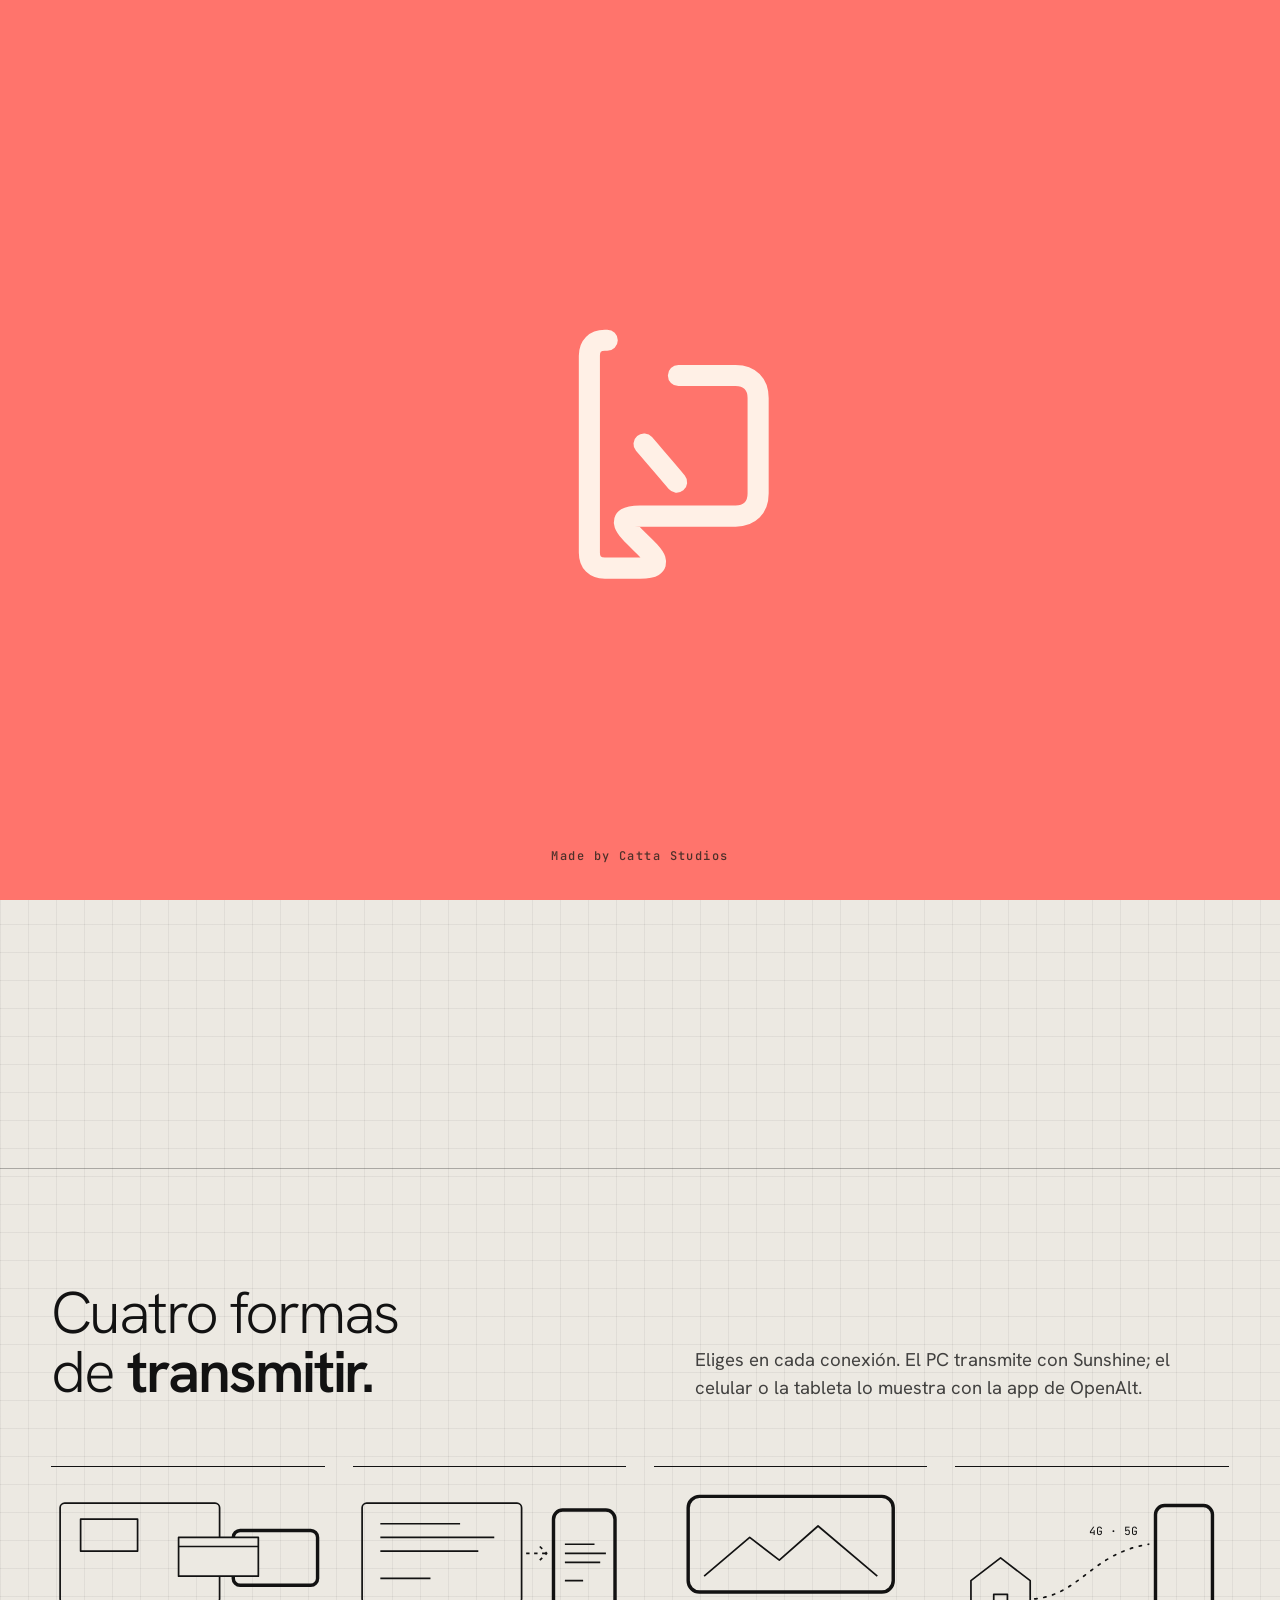
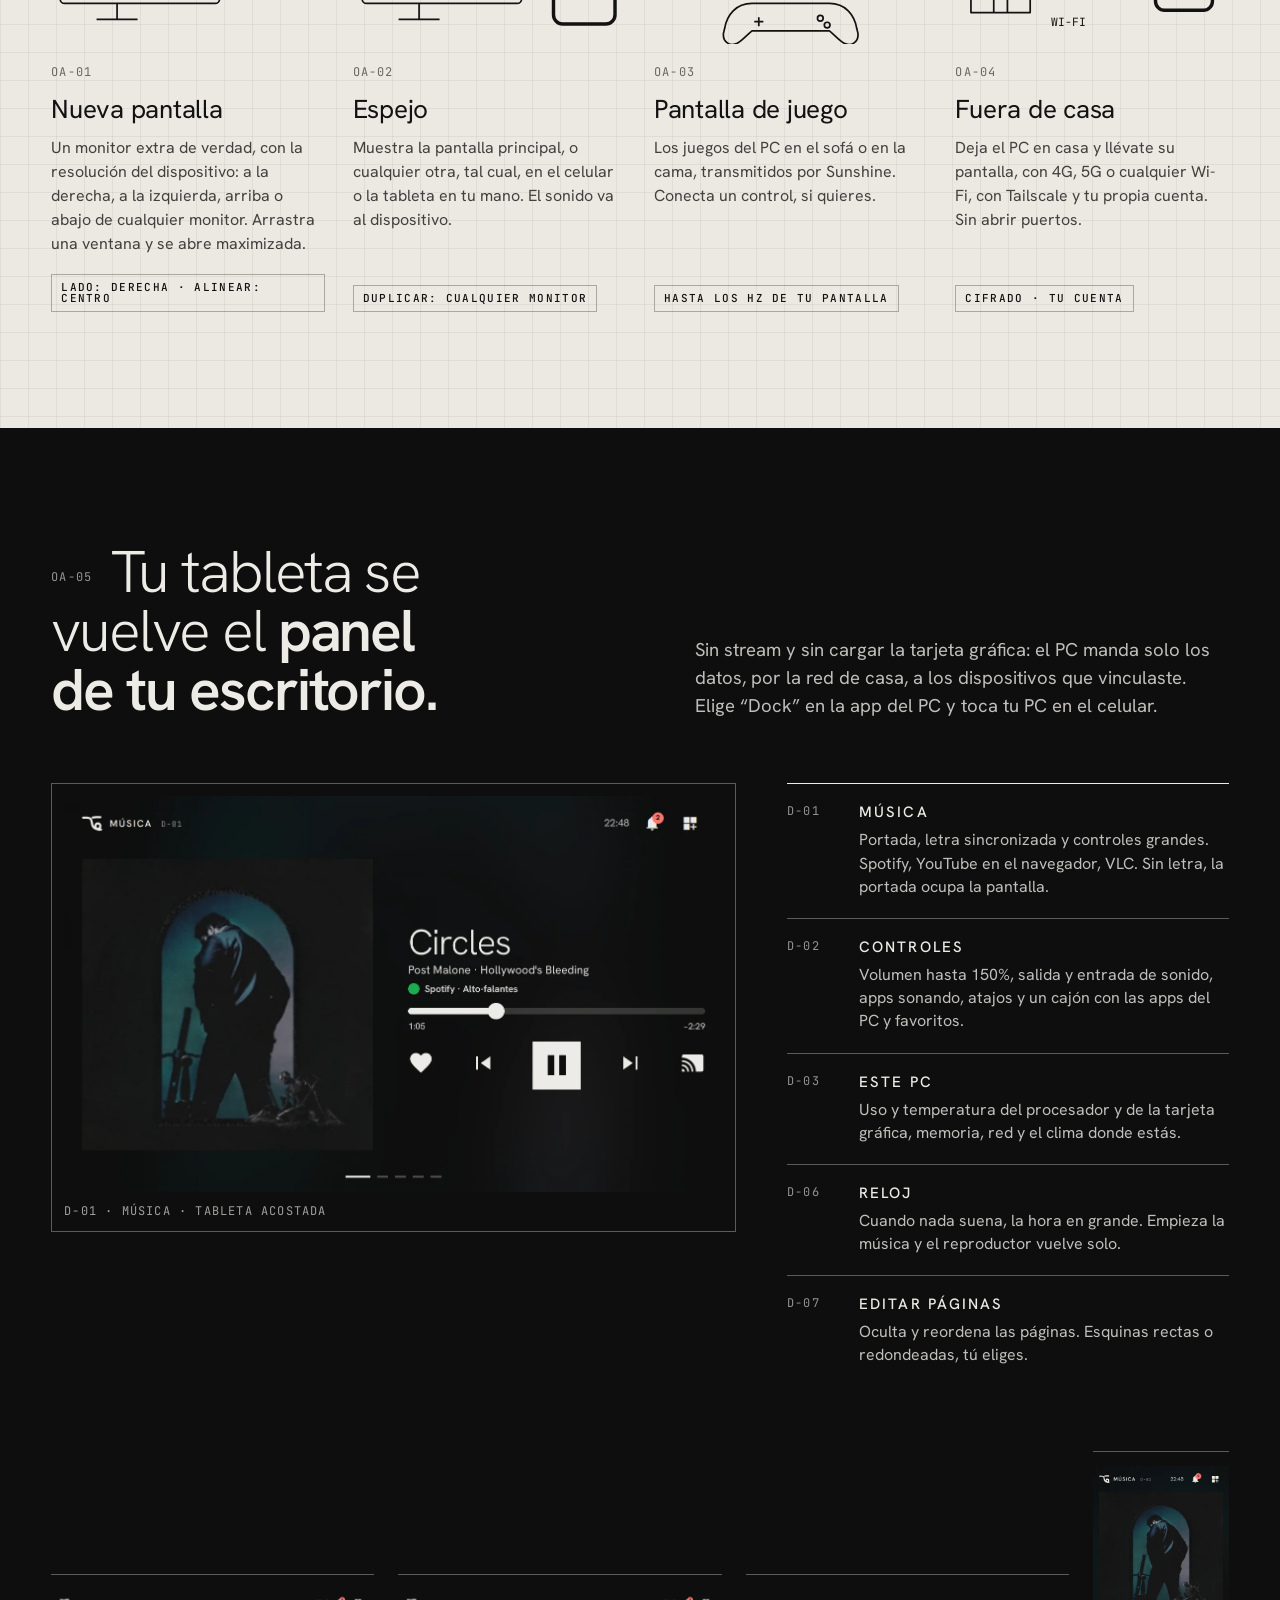
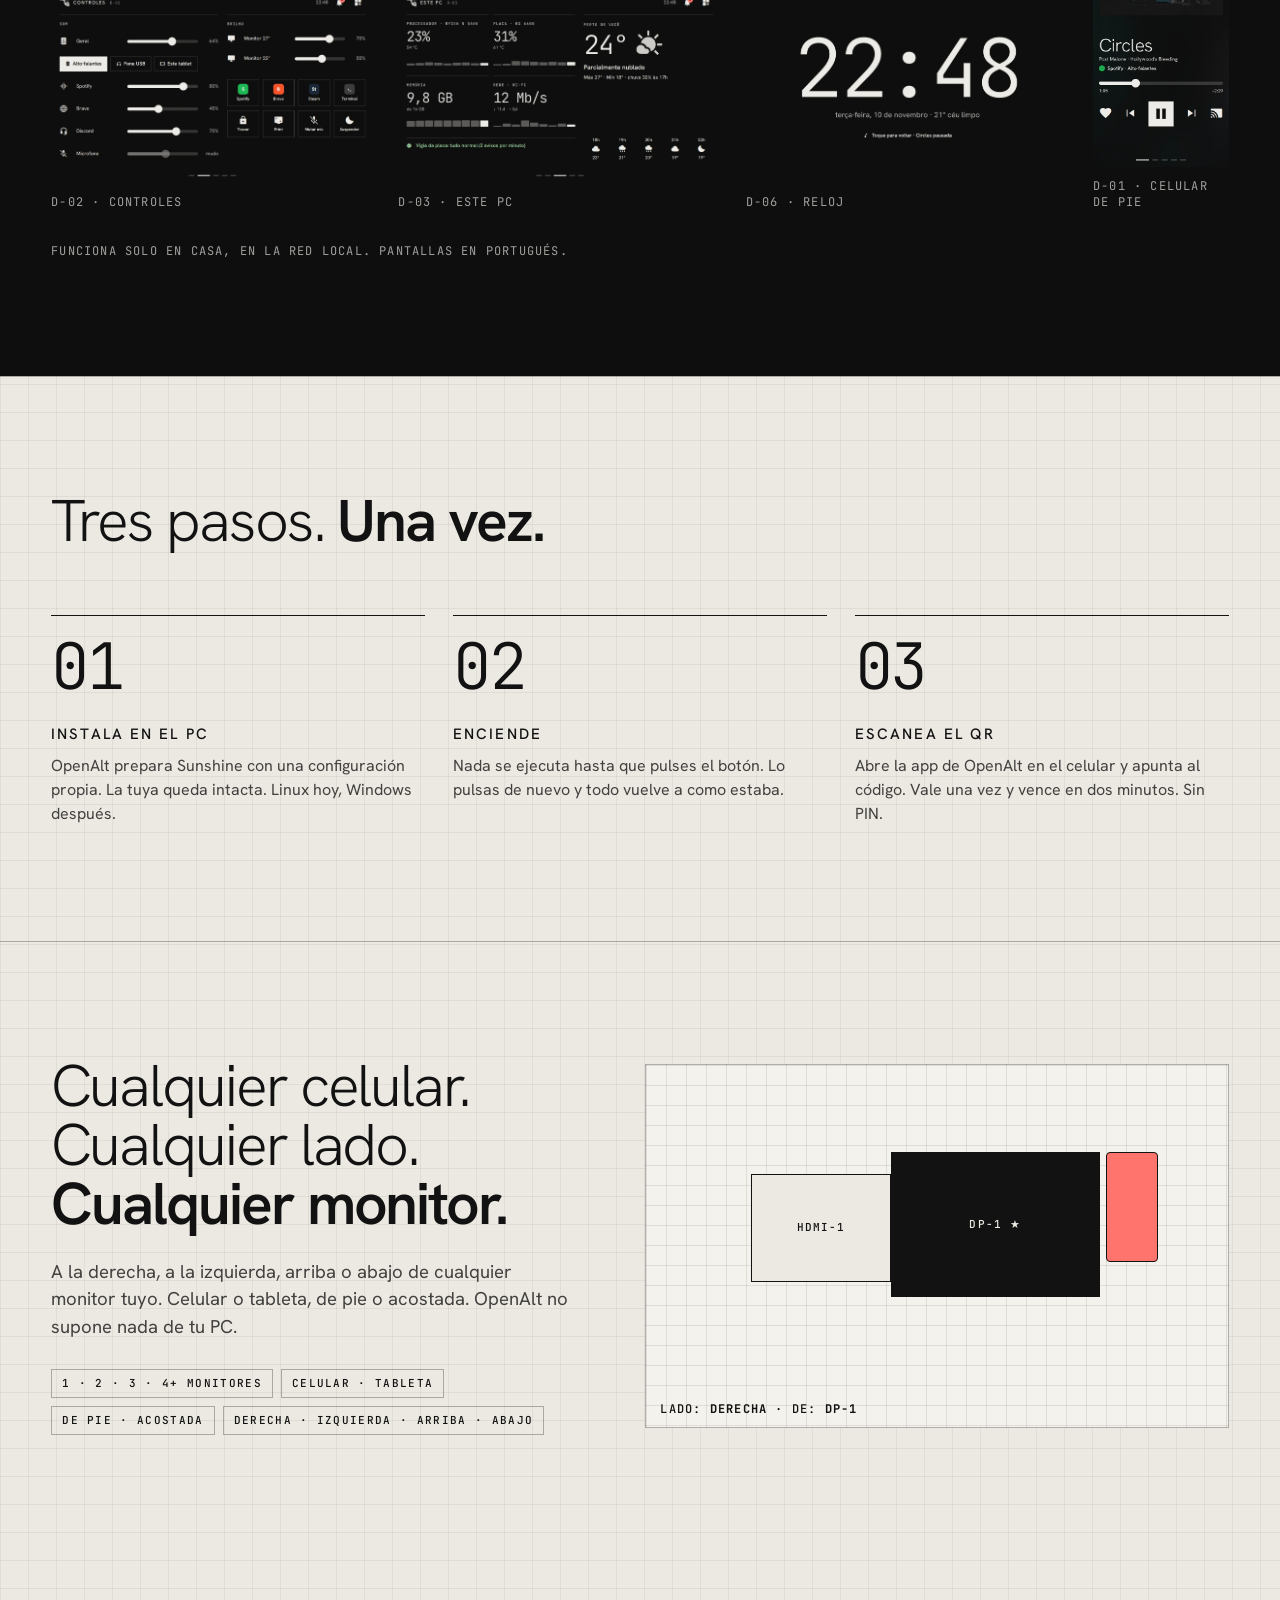
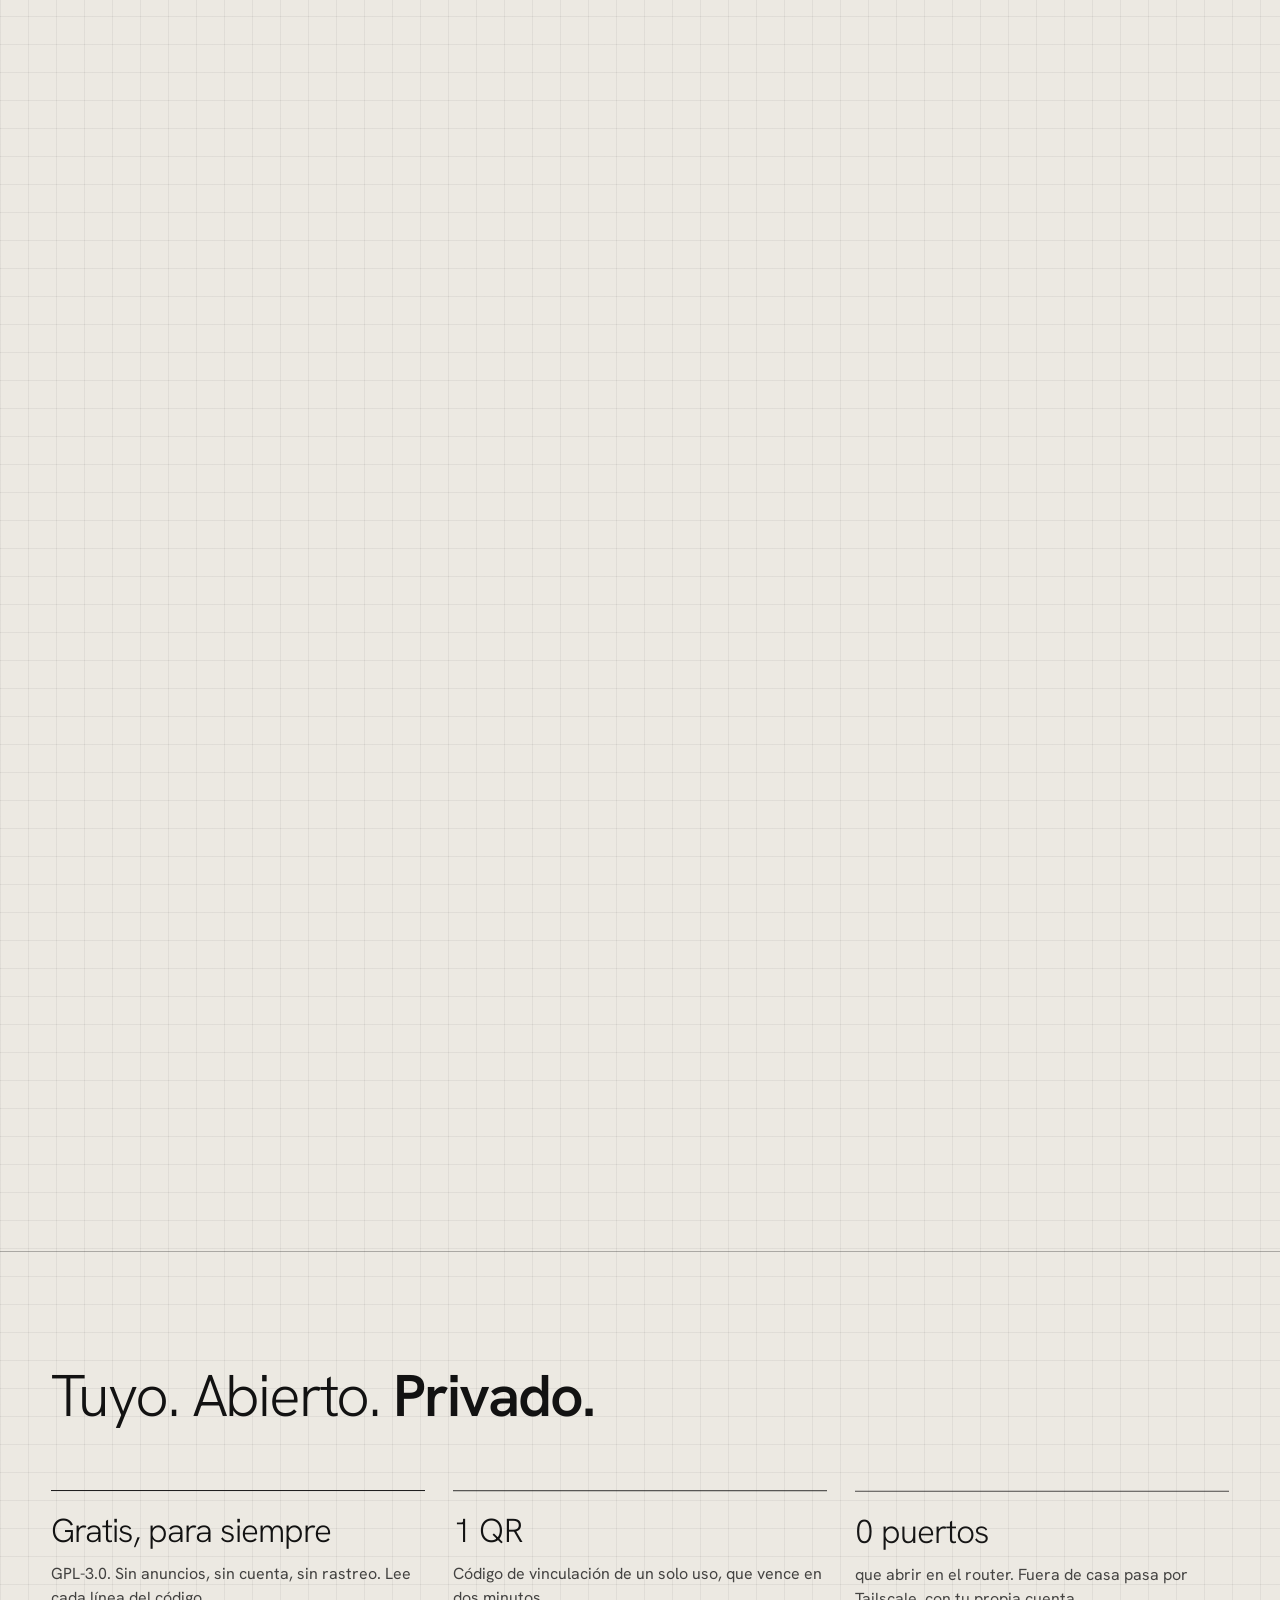
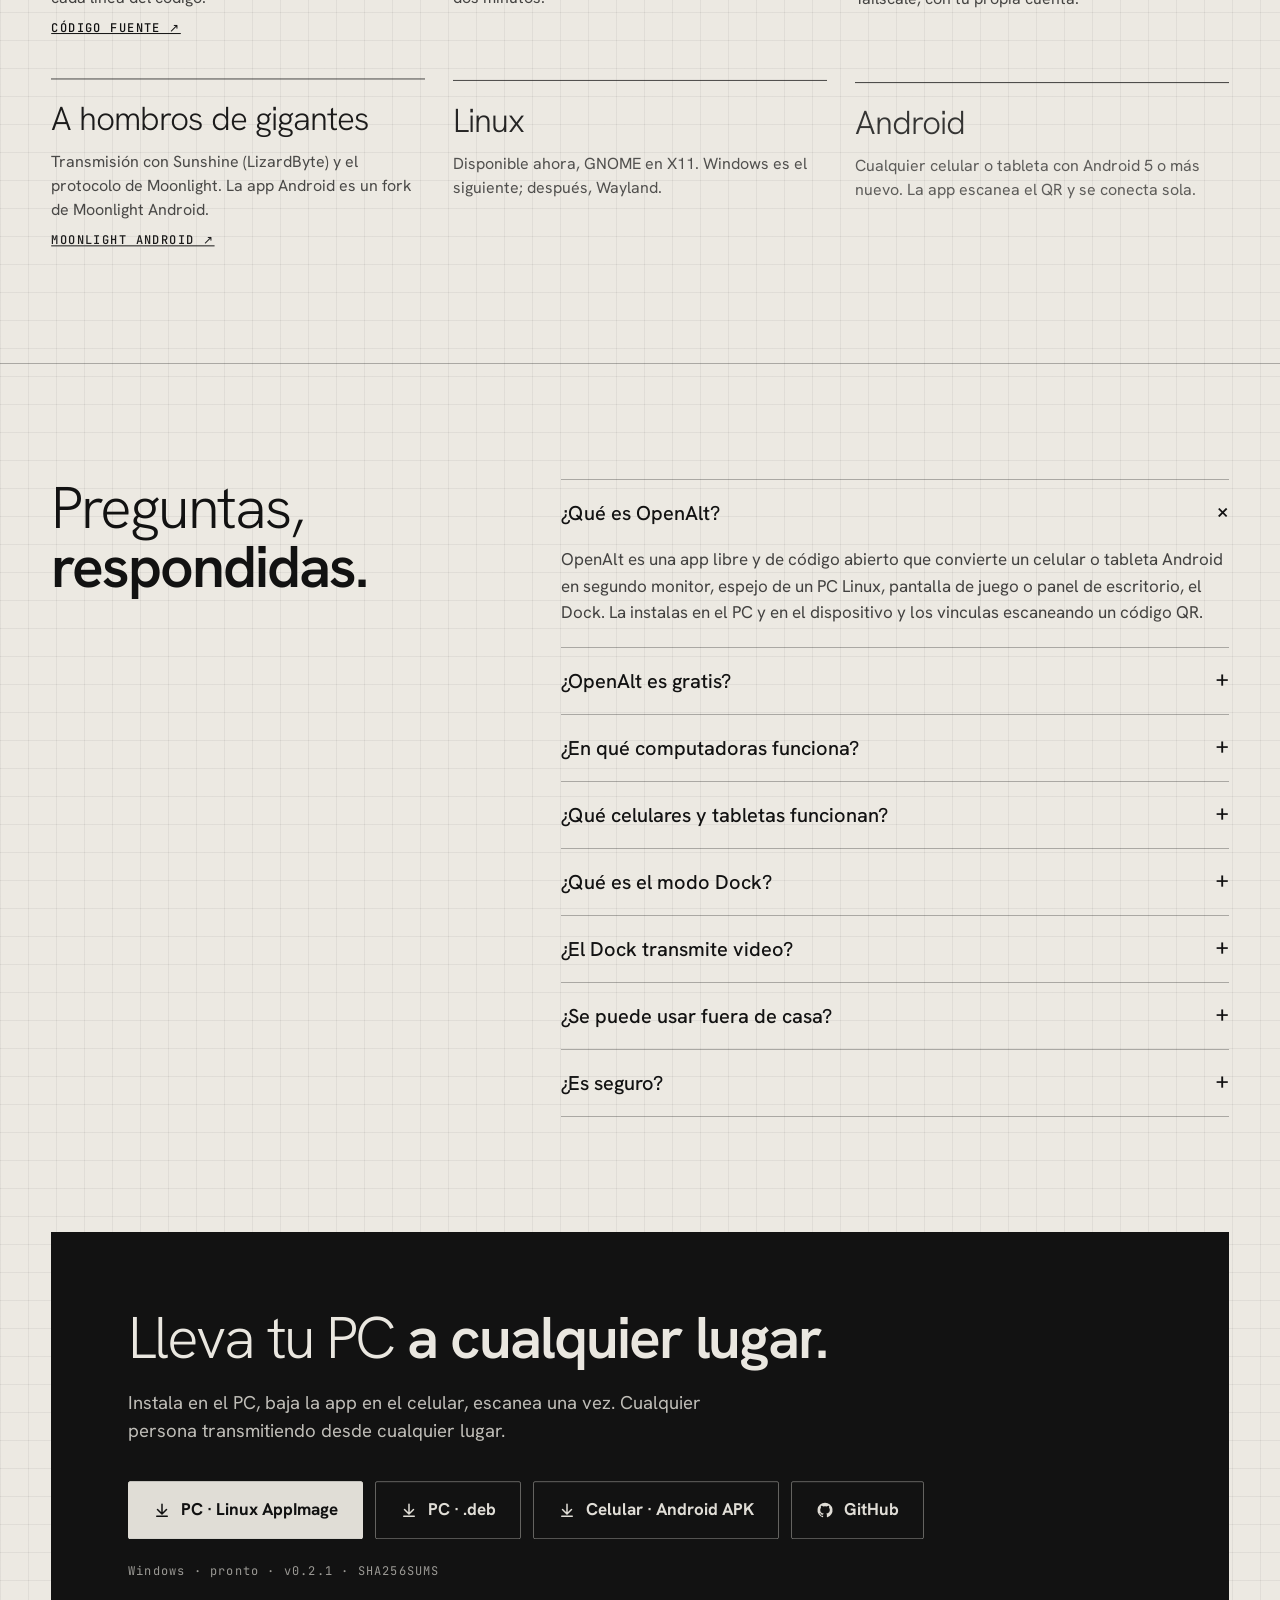
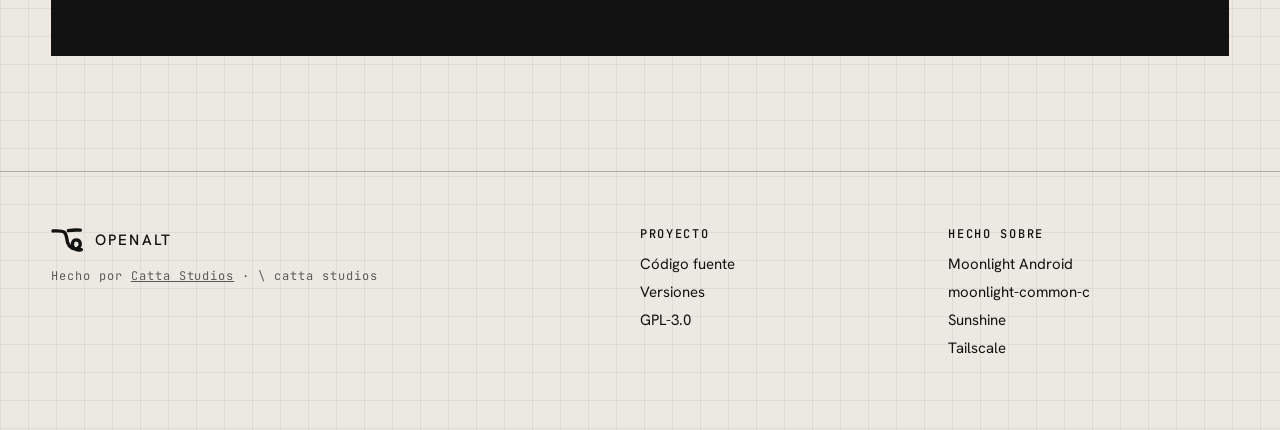
==== commit b1293a26: "site: versão 0.2.1 nos textos e no JSON-LD" ====
--- a/site/es/index.html
+++ b/site/es/index.html
@@ -35,7 +35,7 @@
   "inLanguage": "es",
   "applicationCategory": "UtilitiesApplication",
   "operatingSystem": "Linux (GNOME on X11), Android 5+",
-  "softwareVersion": "0.2.0",
+  "softwareVersion": "0.2.1",
   "license": "https://www.gnu.org/licenses/gpl-3.0.html",
   "isAccessibleForFree": true,
   "offers": {
@@ -43,7 +43,7 @@
     "price": "0",
     "priceCurrency": "USD"
   },
-  "downloadUrl": "https://github.com/berelels/openalt-releases/releases/tag/v0.2.0",
+  "downloadUrl": "https://github.com/berelels/openalt-releases/releases/tag/v0.2.1",
   "screenshot": "https://cattastudios.com.br/openalt-releases/img/dock/musica.webp",
   "image": "https://cattastudios.com.br/openalt-releases/img/og.png",
   "featureList": [
@@ -179,7 +179,7 @@
       <div class="ctas">
         <a class="btn fill lg" href="#download"><svg aria-hidden="true"><use href="#i-down"></use></svg><span data-i18n="hero.cta">Descargar para Linux</span></a>
         <a class="btn lg" href="#dock" data-i18n="hero.cta2">Conocer el Dock</a>
-        <p class="tagline" data-i18n="hero.tag">v0.2.0 · GPL-3.0<br>gratis, sin cuenta</p>
+        <p class="tagline" data-i18n="hero.tag">v0.2.1 · GPL-3.0<br>gratis, sin cuenta</p>
       </div>
     </div>
     <!-- a mesa: monitor e tablet no suporte, lado a lado, com as cotas do catálogo -->
@@ -374,7 +374,7 @@
         <a class="btn lg" href="https://github.com/berelels/openalt-releases/releases/download/v0.2.0/openalt-0.2.0.apk"><svg aria-hidden="true"><use href="#i-down"></use></svg><span data-i18n="dl.android">Celular · Android APK</span></a>
         <a class="btn lg" href="https://github.com/berelels/openalt-releases"><svg aria-hidden="true"><use href="#i-gh"></use></svg>GitHub</a>
       </div>
-      <p class="tagline"><span data-i18n="dl.windows">Windows · pronto</span> · v0.2.0 · SHA256SUMS</p>
+      <p class="tagline"><span data-i18n="dl.windows">Windows · pronto</span> · v0.2.1 · SHA256SUMS</p>
     </div>
   </div>
 </section>
@@ -401,4 +401,5 @@
 
 
 
+
 </body></html>
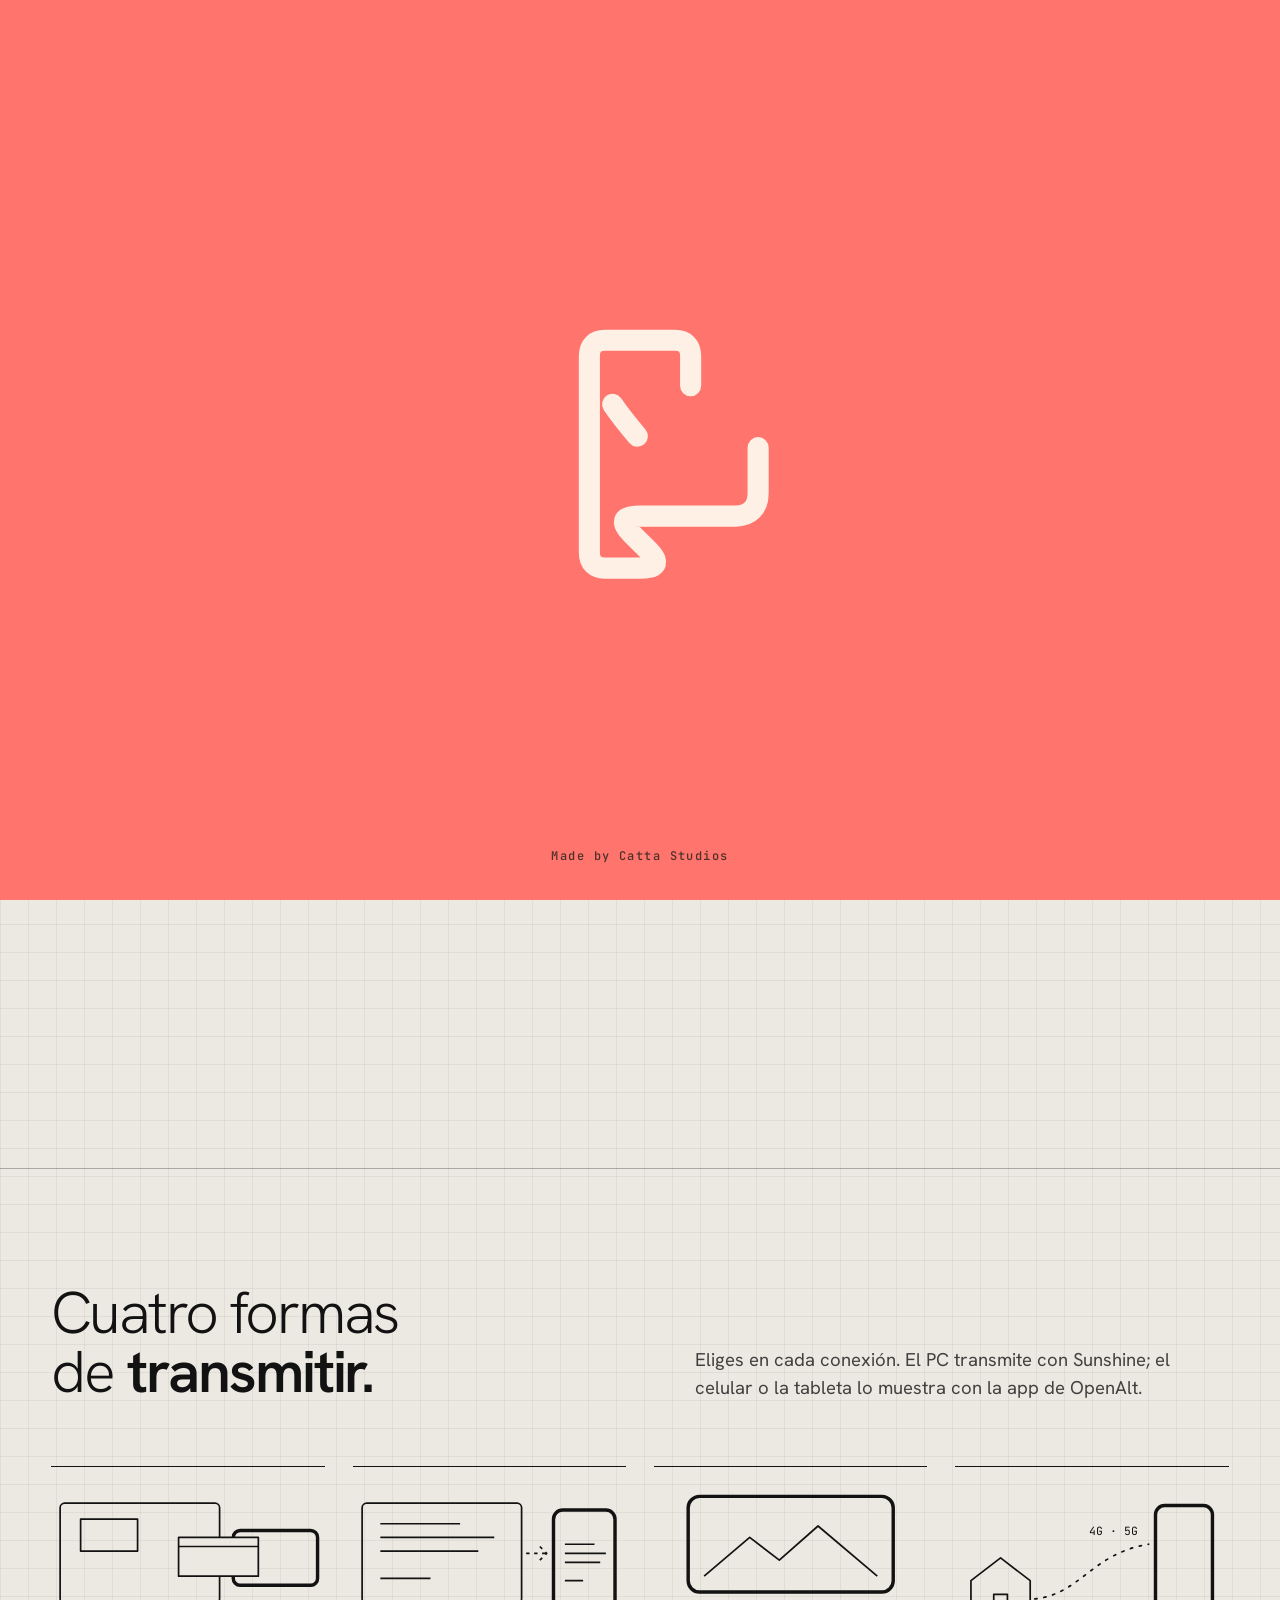
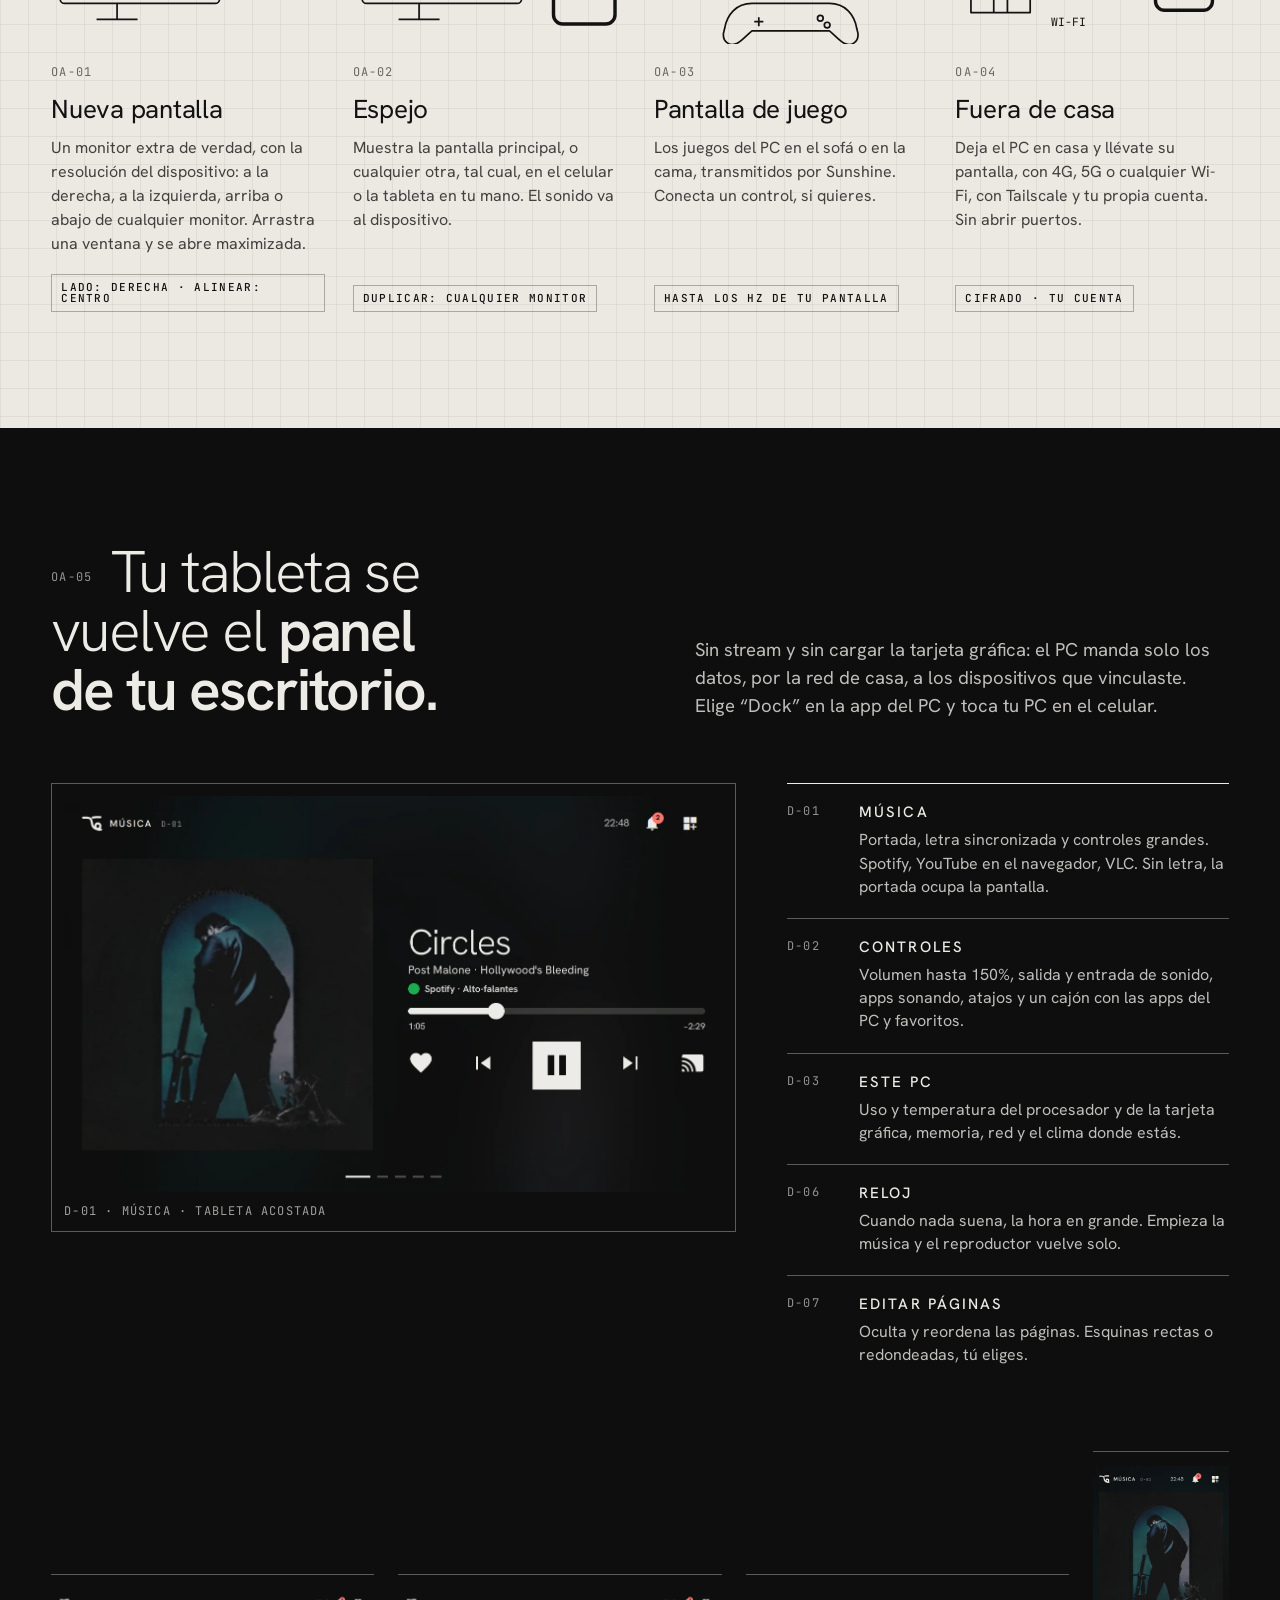
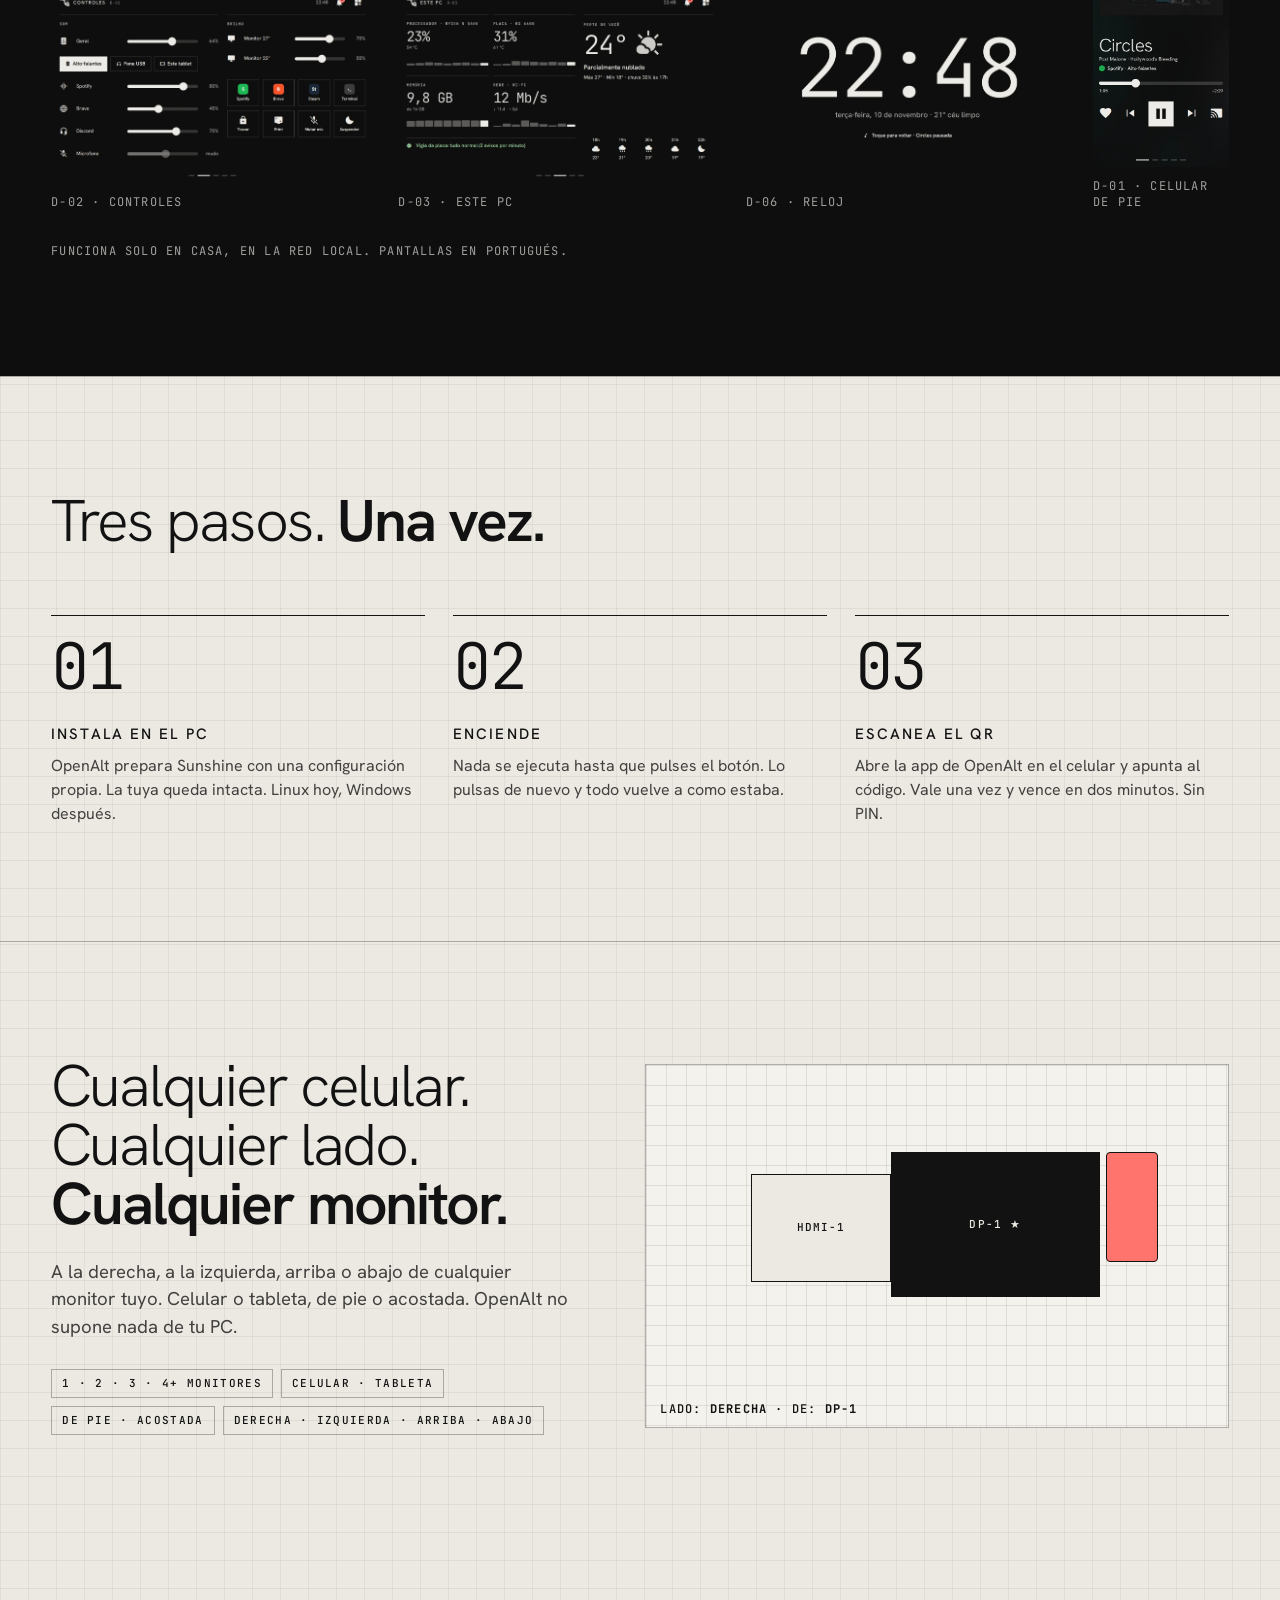
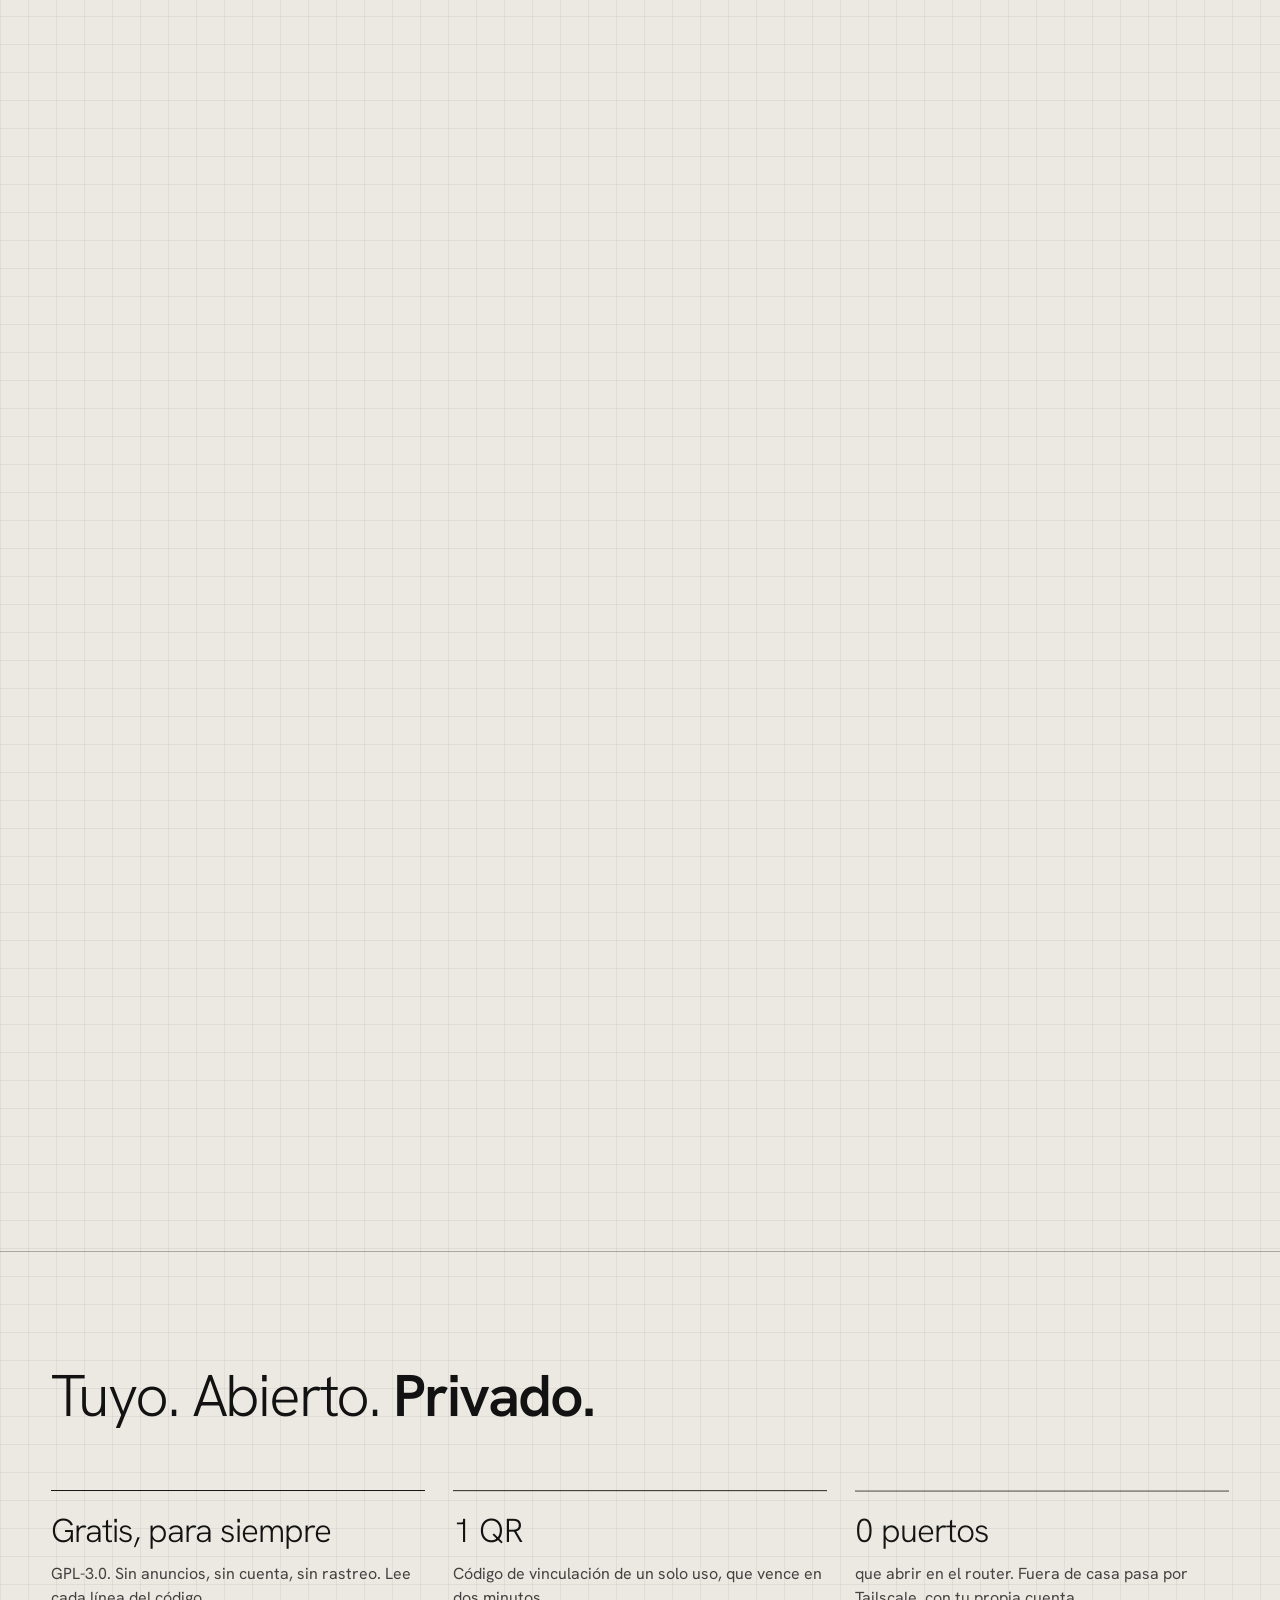
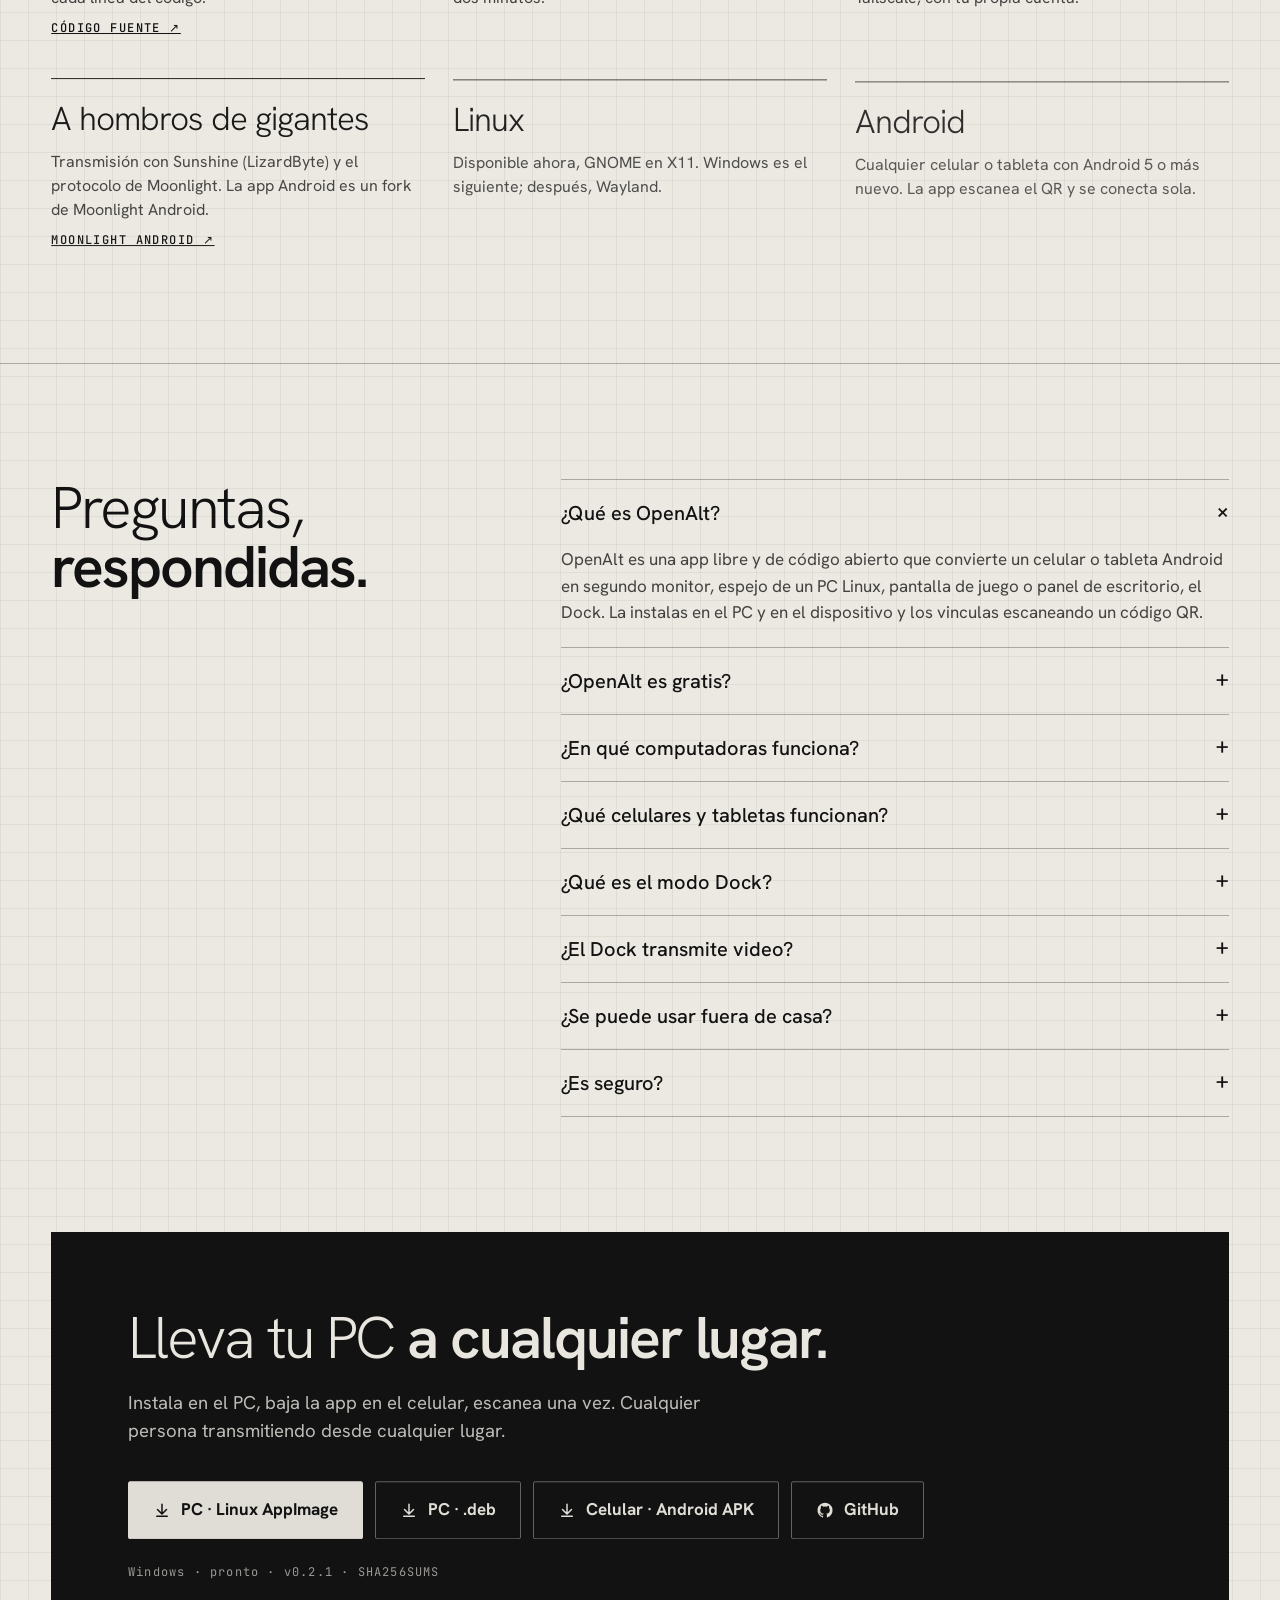
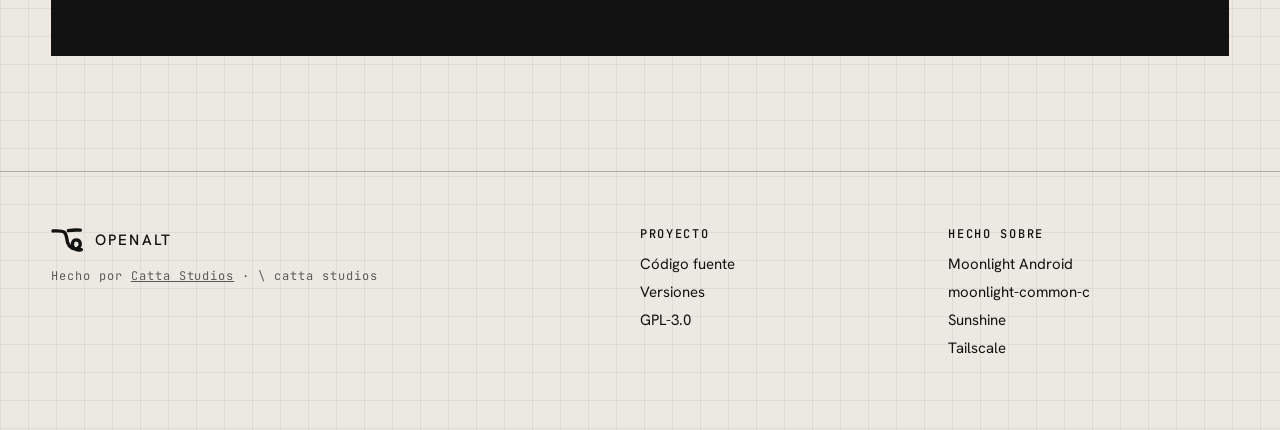
==== commit 0af49ec7: "site: links da 0.2.1 nas páginas pt/ e es/" ====
--- a/site/es/index.html
+++ b/site/es/index.html
@@ -369,9 +369,9 @@
       <h2 class="h2" id="dlTitle" data-i18n="dl.title">Lleva tu PC <b>a cualquier lugar.</b></h2>
       <p class="lede" data-i18n="dl.lede">Instala en el PC, baja la app en el celular, escanea una vez. Cualquier persona transmitiendo desde cualquier lugar.</p>
       <div class="plat">
-        <a class="btn inv lg" href="https://github.com/berelels/openalt-releases/releases/download/v0.2.0/openalt-0.2.0-x86_64.AppImage"><svg aria-hidden="true"><use href="#i-down"></use></svg><span data-i18n="dl.linux">PC · Linux AppImage</span></a>
-        <a class="btn lg" href="https://github.com/berelels/openalt-releases/releases/download/v0.2.0/openalt-0.2.0-amd64.deb"><svg aria-hidden="true"><use href="#i-down"></use></svg><span data-i18n="dl.deb">PC · .deb</span></a>
-        <a class="btn lg" href="https://github.com/berelels/openalt-releases/releases/download/v0.2.0/openalt-0.2.0.apk"><svg aria-hidden="true"><use href="#i-down"></use></svg><span data-i18n="dl.android">Celular · Android APK</span></a>
+        <a class="btn inv lg" href="https://github.com/berelels/openalt-releases/releases/download/v0.2.1/openalt-0.2.1-x86_64.AppImage"><svg aria-hidden="true"><use href="#i-down"></use></svg><span data-i18n="dl.linux">PC · Linux AppImage</span></a>
+        <a class="btn lg" href="https://github.com/berelels/openalt-releases/releases/download/v0.2.1/openalt-0.2.1-amd64.deb"><svg aria-hidden="true"><use href="#i-down"></use></svg><span data-i18n="dl.deb">PC · .deb</span></a>
+        <a class="btn lg" href="https://github.com/berelels/openalt-releases/releases/download/v0.2.1/openalt-0.2.1.apk"><svg aria-hidden="true"><use href="#i-down"></use></svg><span data-i18n="dl.android">Celular · Android APK</span></a>
         <a class="btn lg" href="https://github.com/berelels/openalt-releases"><svg aria-hidden="true"><use href="#i-gh"></use></svg>GitHub</a>
       </div>
       <p class="tagline"><span data-i18n="dl.windows">Windows · pronto</span> · v0.2.1 · SHA256SUMS</p>
@@ -402,4 +402,5 @@
 
 
 
+
 </body></html>
